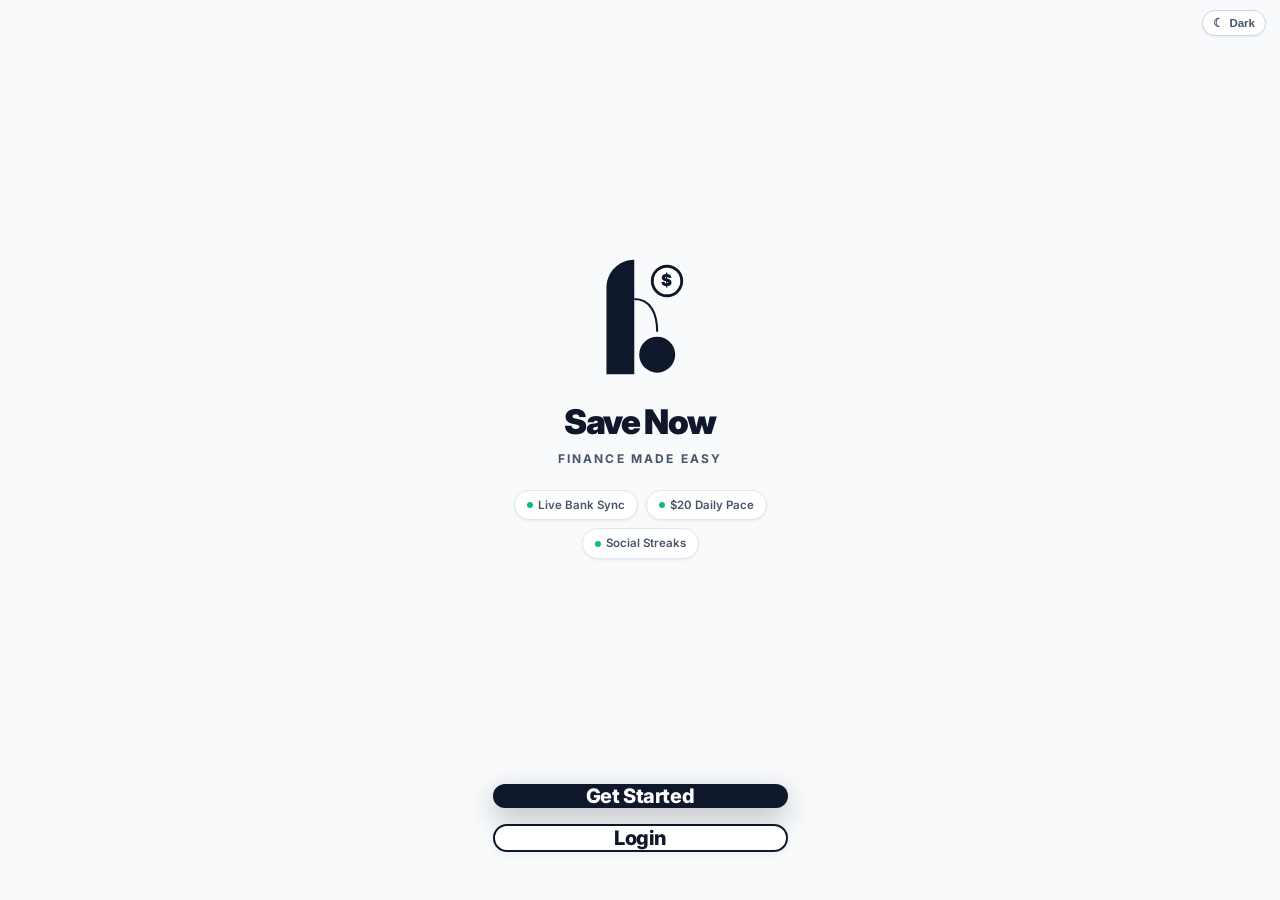
==== index.html @ 31ef336c "base files, the screens are currenly half broken" ====
<!DOCTYPE html>
<html lang="en">
<head>
  <meta charset="UTF-8">
  <meta name="viewport" content="width=device-width, initial-scale=1.0, maximum-scale=1.0, user-scalable=no, viewport-fit=cover">
  <title>Savenow — Finance Made Easy</title>
  <link rel="manifest" href="manifest.json">
  <meta name="theme-color" content="#0F172A">
  <meta name="apple-mobile-web-app-capable" content="yes">
  <meta name="apple-mobile-web-app-status-bar-style" content="default">
  
  <!-- Typography from Savenow Design System -->
  <link rel="preconnect" href="https://fonts.googleapis.com">
  <link rel="preconnect" href="https://fonts.gstatic.com" crossorigin>
  <link href="https://fonts.googleapis.com/css2?family=Inter:wght@400;500;600;700;800;900&family=JetBrains+Mono:wght@500;700&display=swap" rel="stylesheet">
  
  <!-- ==============================================================
       MAZE A/B TESTING & USABILITY TRACKING INTEGRATION
       Reads API key from localStorage or URL parameter (?mazeKey=...)
       ============================================================== -->
  <script>
    (function () {
      var params = new URLSearchParams(window.location.search);
      var urlKey = params.get('mazeKey');
      var storedKey = localStorage.getItem('savenow_maze_api_key');
      var mazeKey = urlKey || storedKey || 'YOUR_MAZE_API_KEY';

      // Save if provided via URL
      if (urlKey) {
        localStorage.setItem('savenow_maze_api_key', urlKey);
      }
      window.__MAZE_API_KEY__ = mazeKey;

      // Universal Maze Tracking Snippet
      (function (m, a, z, e) {
        var s, t, u, v;
        try { t = m.sessionStorage.getItem('maze-us'); } catch (err) {}
        if (!t) {
          t = new Date().getTime();
          try { m.sessionStorage.setItem('maze-us', t); } catch (err) {}
        }
        u = document.currentScript || (function () {
          var w = document.getElementsByTagName('script');
          return w[w.length - 1];
        })();
        v = u && u.nonce;
        s = a.createElement('script');
        s.src = z + '?apiKey=' + e;
        s.async = true;
        if (v) s.setAttribute('nonce', v);
        a.getElementsByTagName('head')[0].appendChild(s);
        m.mazeUniversalSnippetApiKey = e;
      })(window, document, 'https://snippet.maze.co/maze-universal-loader.js', mazeKey);
    })();
  </script>

  <!-- Design System Tokens & Base Component Styles -->
  <link rel="stylesheet" href="css/variables.css">
  <link rel="stylesheet" href="css/base.css">
  <link rel="stylesheet" href="css/components.css">

  <!-- Screen-specific modular CSS files -->
  <link rel="stylesheet" href="src/screens/onboarding/onboarding.css">
  <link rel="stylesheet" href="src/screens/setup-banks/setup-banks.css">
  <link rel="stylesheet" href="src/screens/setup-goal/setup-goal.css">
  <link rel="stylesheet" href="src/screens/setup-recurring/setup-recurring.css">
  <link rel="stylesheet" href="src/screens/setup-socials/setup-socials.css">
  <link rel="stylesheet" href="src/screens/home/home.css">
  <link rel="stylesheet" href="src/screens/insights/insights.css">
  <link rel="stylesheet" href="src/screens/social/social.css">
  <link rel="stylesheet" href="src/screens/settings/settings.css">
</head>
<body data-theme="light">

  <div id="app-viewport-wrapper">

    <!-- Mobile Edge-to-Edge Container -->
    <main class="mobile-app-root" id="mobile-app">

      <!-- Discrete Floating Theme Switcher -->
      <header class="app-micro-header">
        <button class="theme-micro-toggle" id="toggle-theme-btn" aria-label="Toggle theme">
          <span class="theme-icon">&#9790;</span>
          <span class="theme-label">Dark</span>
        </button>
      </header>

      <!-- Main Screens Viewport: Mounted dynamically by App.router -->
      <div class="screens-viewport" id="screens-viewport"></div>

      <!-- ==============================================================
           BOTTOM NAVIGATION BAR
           Tabs: Home · Insights · Add (+) · Social · Settings
           ============================================================== -->
      <nav class="bottom-nav-bar" id="app-bottom-nav">
        <!-- 1. Home -->
        <button class="nav-tab-btn active" data-tab="home" data-goto="screen-home" id="tab-btn-home">
          <svg class="nav-tab-icon" viewBox="0 0 24 24" fill="none" stroke="currentColor">
            <path d="M3 9l9-7 9 7v11a2 2 0 0 1-2 2H5a2 2 0 0 1-2-2z"/>
          </svg>
          <span>Home</span>
        </button>

        <!-- 2. Insights -->
        <button class="nav-tab-btn" data-tab="insights" data-goto="screen-insights" id="tab-btn-insights">
          <svg class="nav-tab-icon" viewBox="0 0 24 24" fill="none" stroke="currentColor">
            <line x1="18" y1="20" x2="18" y2="10"/>
            <line x1="12" y1="20" x2="12" y2="4"/>
            <line x1="6" y1="20" x2="6" y2="14"/>
          </svg>
          <span>Insights</span>
        </button>

        <!-- 3. Add Button (Elevated Center Circle) -->
        <button class="nav-tab-btn nav-center-add" id="nav-add-expense-btn" aria-label="Add transaction">
          <div class="nav-add-circle">
            <svg width="22" height="22" viewBox="0 0 24 24" fill="none" stroke="currentColor" stroke-width="2.8">
              <line x1="12" y1="5" x2="12" y2="19"/>
              <line x1="5" y1="12" x2="19" y2="12"/>
            </svg>
          </div>
          <span style="margin-top: 2px;">Add</span>
        </button>

        <!-- 4. Social -->
        <button class="nav-tab-btn" data-tab="social" data-goto="screen-social" id="tab-btn-social">
          <svg class="nav-tab-icon" viewBox="0 0 24 24" fill="none" stroke="currentColor">
            <path d="M17 21v-2a4 4 0 0 0-4-4H5a4 4 0 0 0-4 4v2"/>
            <circle cx="9" cy="7" r="4"/>
            <path d="M23 21v-2a4 4 0 0 0-3-3.87"/>
            <path d="M16 3.13a4 4 0 0 1 0 7.75"/>
          </svg>
          <span>Social</span>
        </button>

        <!-- 5. Settings -->
        <button class="nav-tab-btn" data-tab="settings" data-goto="screen-settings" id="tab-btn-settings">
          <svg class="nav-tab-icon" viewBox="0 0 24 24" fill="none" stroke="currentColor">
            <circle cx="12" cy="12" r="3"/>
            <path d="M19.4 15a1.65 1.65 0 0 0 .33 1.82l.06.06a2 2 0 0 1 0 2.83 2 2 0 0 1-2.83 0l-.06-.06a1.65 1.65 0 0 0-1.82-.33 1.65 1.65 0 0 0-1 1.51V21a2 2 0 0 1-2 2 2 2 0 0 1-2-2v-.09A1.65 1.65 0 0 0 9 19.4a1.65 1.65 0 0 0-1.82.33l-.06.06a2 2 0 0 1-2.83 0 2 2 0 0 1 0-2.83l.06-.06a1.65 1.65 0 0 0 .33-1.82 1.65 1.65 0 0 0-1.51-1H3a2 2 0 0 1-2-2 2 2 0 0 1 2-2h.09A1.65 1.65 0 0 0 4.6 9a1.65 1.65 0 0 0-.33-1.82l-.06-.06a2 2 0 0 1 0-2.83 2 2 0 0 1 2.83 0l.06.06a1.65 1.65 0 0 0 1.82.33H9a1.65 1.65 0 0 0 1-1.51V3a2 2 0 0 1 2-2 2 2 0 0 1 2 2v.09a1.65 1.65 0 0 0 1 1.51 1.65 1.65 0 0 0 1.82-.33l.06-.06a2 2 0 0 1 2.83 0 2 2 0 0 1 0 2.83l-.06.06a1.65 1.65 0 0 0-.33 1.82V9a1.65 1.65 0 0 0 1.51 1H21a2 2 0 0 1 2 2 2 2 0 0 1-2 2h-.09a1.65 1.65 0 0 0-1.51 1z"/>
          </svg>
          <span>Settings</span>
        </button>
      </nav>

      <!-- MODAL 1: BANK AUTH SPLASH (DBS Splash) -->
      <div class="bank-auth-splash" id="bank-auth-splash">
        <div class="bank-auth-banner">
          <div class="bank-auth-black-side">
            <svg width="24" height="24" viewBox="0 0 24 24" fill="none">
              <path d="M12 0L15.5 8.5L24 12L15.5 15.5L12 24L8.5 15.5L0 12L8.5 8.5L12 0Z" fill="#E11D48"/>
            </svg>
            <span>DBS</span>
          </div>
          <div class="bank-auth-gray-side">
            <span>Live more,</span>
            <span>Bank less</span>
          </div>
        </div>
        <div class="auth-spinner"></div>
        <div class="auth-status-text" id="bank-auth-status-text">Connecting to DBS Bank...</div>
      </div>

      <!-- MODAL 2: CATEGORY PICKER SHEET -->
      <div class="modal-overlay" id="category-modal">
        <div class="bottom-sheet">
          <div class="sheet-handle-bar"></div>
          <div class="sheet-title">Select Category</div>
          <div class="sheet-subtitle">Pick the category for this recurring charge</div>

          <div class="category-select-list">
            <div class="category-option-item" data-cat="MUSIC">
              <span>MUSIC</span>
              <span style="color: var(--sn-cat-shopping); font-size: 18px;">&#9835;</span>
            </div>
            <div class="category-option-item" data-cat="RENT">
              <span>RENT</span>
              <span style="color: var(--sn-cat-bills); font-size: 18px;">&#8962;</span>
            </div>
            <div class="category-option-item" data-cat="TV & STREAMING">
              <span>TV &amp; STREAMING</span>
              <span style="color: var(--sn-cat-food); font-size: 18px;">&#9654;</span>
            </div>
            <div class="category-option-item" data-cat="SUBSCRIPTIONS">
              <span>SUBSCRIPTIONS</span>
              <span style="color: var(--sn-cat-other); font-size: 18px;">&#8634;</span>
            </div>
            <div class="category-option-item" data-cat="UTILITIES">
              <span>UTILITIES</span>
              <span style="color: var(--sn-cat-transport); font-size: 18px;">&#9889;</span>
            </div>
            <div class="category-option-item" data-cat="GYM">
              <span>GYM</span>
              <span style="color: var(--sn-emerald-500); font-size: 18px;">&#9874;</span>
            </div>
            <div class="category-option-item" data-cat="OTHER">
              <span>OTHER</span>
              <span style="color: var(--sn-text-muted); font-size: 18px;">&bull;&bull;&bull;</span>
            </div>
          </div>
        </div>
      </div>

      <!-- MODAL 3: QUICK ADD TRANSACTION (Center Button) -->
      <div class="modal-overlay" id="add-expense-modal">
        <div class="bottom-sheet">
          <div class="sheet-handle-bar"></div>
          <div class="sheet-title">Add Transaction</div>
          <div class="sheet-subtitle">Log spending against your $20 daily limit</div>

          <div class="input-outline-box" style="margin-top: 12px;">
            <span class="input-outline-label">PURCHASE DESCRIPTION</span>
            <input type="text" class="input-outline-field" id="quick-exp-title" placeholder="e.g. Iced Latte, Lunch Bowl">
          </div>

          <div class="input-outline-box">
            <span class="input-outline-label">AMOUNT ($)</span>
            <input type="number" step="0.10" class="input-outline-field" id="quick-exp-amt" placeholder="4.50">
          </div>

          <div class="input-outline-box">
            <span class="input-outline-label">CATEGORY</span>
            <select class="input-outline-field" id="quick-exp-cat" style="background: transparent; border: none; outline: none; width: 100%;">
              <option value="food">Food &amp; Dining (34%)</option>
              <option value="transport">Transport (22%)</option>
              <option value="shopping">Shopping (20%)</option>
              <option value="bills">Bills &amp; Subscriptions (14%)</option>
              <option value="other">Other (10%)</option>
            </select>
          </div>

          <button class="btn btn-primary" id="confirm-add-expense-btn" style="width: 100%; height: 50px; margin-top: 10px; font-size: 16px;">Record Expense</button>
        </div>
      </div>

      <!-- Toast Notice -->
      <div class="toast-notice" id="app-toast"></div>

    </main><!-- /.mobile-app-root -->

  </div><!-- /#app-viewport-wrapper -->

  <!-- Core Architecture (State, Router, Maze A/B Testing) -->
  <script src="src/core/state.js"></script>
  <script src="src/core/router.js"></script>
  <script src="src/core/maze.js"></script>

  <!-- Modular Screens (Independently editable by teammates) -->
  <script src="src/screens/onboarding/onboarding.js"></script>
  <script src="src/screens/setup-banks/setup-banks.js"></script>
  <script src="src/screens/setup-goal/setup-goal.js"></script>
  <script src="src/screens/setup-recurring/setup-recurring.js"></script>
  <script src="src/screens/setup-socials/setup-socials.js"></script>
  <script src="src/screens/home/home.js"></script>
  <script src="src/screens/insights/insights.js"></script>
  <script src="src/screens/social/social.js"></script>
  <script src="src/screens/settings/settings.js"></script>

  <!-- App Bootstrap -->
  <script src="src/main.js"></script>
</body>
</html>
---- css/variables.css ----
/**
 * Savenow Design System — Variables & Tokens
 * Sourced directly from Savenow-High-Fidelity-Color-Palette.html
 */

:root {
  /* Brand Core */
  --sn-obsidian-950: #0B0F19;
  --sn-obsidian-900: #0F172A;
  --sn-obsidian-800: #1E293B;
  --sn-obsidian-700: #334155;
  --sn-emerald-600: #059669;
  --sn-emerald-500: #10B981;
  --sn-emerald-400: #34D399;
  --sn-emerald-100: #D1FAE5;
  --sn-emerald-50:  #ECFDF5;

  /* Surfaces & Neutrals */
  --sn-bg-canvas: #F8FAFC;
  --sn-bg-card: #FFFFFF;
  --sn-bg-subtle: #F1F5F9;
  --sn-border-hairline: #E2E8F0;
  --sn-border-strong: #CBD5E1;
  --sn-text-primary: #0F172A;
  --sn-text-secondary: #475569;
  --sn-text-muted: #94A3B8;

  /* Semantic Budget States */
  --sn-amber-600: #D97706;
  --sn-amber-500: #F59E0B;
  --sn-amber-100: #FEF3C7;
  --sn-amber-50:  #FFFBEB;

  --sn-rose-600: #E11D48;
  --sn-rose-500: #F43F5E;
  --sn-rose-100: #FFE4E6;
  --sn-rose-50:  #FFF1F2;

  --sn-indigo-600: #4F46E5;
  --sn-indigo-500: #6366F1;
  --sn-indigo-100: #E0E7FF;
  --sn-indigo-50:  #EEF2FF;

  /* Streak / Gamification */
  --sn-streak-600: #EA580C;
  --sn-streak-500: #F97316;
  --sn-streak-100: #FFEDD5;
  --sn-streak-50:  #FFF7ED;

  /* 5-Category Visualization Palette */
  --sn-cat-food: #F97316;
  --sn-cat-transport: #0EA5E9;
  --sn-cat-shopping: #8B5CF6;
  --sn-cat-bills: #6366F1;
  --sn-cat-other: #14B8A6;

  /* Dimensions & Elevation */
  --radius-xl: 24px;
  --radius-lg: 16px;
  --radius-md: 12px;
  --radius-pill: 9999px;
  --shadow-sm: 0 1px 3px rgba(15, 23, 42, 0.05), 0 1px 2px rgba(15, 23, 42, 0.03);
  --shadow-md: 0 10px 25px -5px rgba(15, 23, 42, 0.06), 0 8px 10px -6px rgba(15, 23, 42, 0.04);
  --shadow-lg: 0 20px 35px -10px rgba(15, 23, 42, 0.10);
  --shadow-float: 0 12px 30px -4px rgba(15, 23, 42, 0.15);

  --font-sans: 'Inter', -apple-system, BlinkMacSystemFont, "SF Pro Display", "SF Pro Text", sans-serif;
  --font-mono: 'JetBrains Mono', SFMono-Regular, Menlo, Monaco, Consolas, monospace;
}

/* Dark Mode Tokens */
[data-theme="dark"] {
  --sn-bg-canvas: #0B0F19;
  --sn-bg-card: #111827;
  --sn-bg-subtle: #1E293B;
  --sn-border-hairline: #1F2937;
  --sn-border-strong: #334155;
  --sn-text-primary: #F8FAFC;
  --sn-text-secondary: #94A3B8;
  --sn-text-muted: #64748B;
  --sn-emerald-50: rgba(16, 185, 129, 0.14);
  --sn-emerald-100: rgba(16, 185, 129, 0.28);
  --sn-amber-50: rgba(245, 158, 11, 0.14);
  --sn-amber-100: rgba(245, 158, 11, 0.28);
  --sn-rose-50: rgba(244, 63, 94, 0.14);
  --sn-rose-100: rgba(244, 63, 94, 0.28);
  --sn-streak-50: rgba(249, 115, 22, 0.14);
  --sn-streak-100: rgba(249, 115, 22, 0.28);
  --shadow-sm: 0 1px 3px rgba(0, 0, 0, 0.4);
  --shadow-md: 0 10px 25px -5px rgba(0, 0, 0, 0.5);
  --shadow-lg: 0 20px 35px -10px rgba(0, 0, 0, 0.65);
}
---- css/base.css ----
/**
 * Savenow Base Stylesheet
 * Reset, Edge-to-edge mobile viewport, typography, and screen transitions
 */

*, *::before, *::after {
  box-sizing: border-box;
  margin: 0;
  padding: 0;
  -webkit-tap-highlight-color: transparent;
}

html, body {
  width: 100%;
  height: 100%;
  font-family: var(--font-sans);
  background-color: var(--sn-bg-canvas);
  color: var(--sn-text-primary);
  line-height: 1.45;
  -webkit-font-smoothing: antialiased;
  -moz-osx-font-smoothing: grayscale;
  overflow: hidden;
  user-select: none;
  -webkit-user-select: none;
}

#app-viewport-wrapper {
  width: 100%;
  height: 100dvh;
  display: flex;
  background-color: var(--sn-bg-canvas);
  position: relative;
  overflow: hidden;
}

.mobile-app-root {
  width: 100%;
  height: 100dvh;
  background-color: var(--sn-bg-canvas);
  position: relative;
  display: flex;
  flex-direction: column;
  overflow: hidden;
}

.app-micro-header {
  position: absolute;
  top: 10px;
  right: 14px;
  z-index: 90;
  pointer-events: auto;
}

.theme-micro-toggle {
  background: var(--sn-bg-card);
  border: 1px solid var(--sn-border-strong);
  color: var(--sn-text-secondary);
  font-size: 11.5px;
  font-weight: 700;
  padding: 5px 10px;
  border-radius: var(--radius-pill);
  cursor: pointer;
  display: inline-flex;
  align-items: center;
  gap: 5px;
  box-shadow: var(--shadow-sm);
  transition: all 0.16s ease;
}

.theme-micro-toggle:hover {
  color: var(--sn-text-primary);
  border-color: var(--sn-obsidian-900);
}

.theme-micro-toggle:active {
  transform: scale(0.95);
}

.screens-viewport {
  flex: 1;
  position: relative;
  overflow: hidden;
  display: flex;
  flex-direction: column;
  height: 100%;
}

.screen {
  position: absolute;
  top: 0;
  left: 0;
  width: 100%;
  height: 100%;
  display: flex;
  flex-direction: column;
  opacity: 0;
  pointer-events: none;
  transform: translateX(25px);
  transition: opacity 0.22s cubic-bezier(0.16, 1, 0.3, 1), transform 0.22s cubic-bezier(0.16, 1, 0.3, 1);
  background-color: var(--sn-bg-canvas);
}

.screen.active {
  opacity: 1;
  pointer-events: auto;
  transform: translateX(0);
}

.screen.sliding-back {
  transform: translateX(-25px);
}

.app-tab-screen {
  padding: 16px 18px 84px;
  overflow-y: auto;
  overflow-x: hidden;
  -webkit-overflow-scrolling: touch;
}

.app-tab-screen::-webkit-scrollbar {
  display: none;
}

.tab-page-title {
  font-size: 28px;
  font-weight: 800;
  letter-spacing: -0.04em;
  color: var(--sn-text-primary);
  margin-top: 4px;
  margin-bottom: 2px;
}

.tab-page-subtitle {
  font-size: 13.5px;
  color: var(--sn-text-secondary);
  margin-bottom: 18px;
  font-weight: 500;
}

.date-period-pill {
  padding: 5px 12px;
  border-radius: var(--radius-pill);
  background: var(--sn-bg-card);
  border: 1.5px solid var(--sn-obsidian-900);
  font-size: 11.5px;
  font-weight: 800;
  letter-spacing: 0.04em;
}

[data-theme="dark"] .date-period-pill {
  border-color: #475569;
}

.screen-scrollable-body {
  flex: 1;
  overflow-y: auto;
  overflow-x: hidden;
  -webkit-overflow-scrolling: touch;
  padding: 18px 20px 12px;
}

.screen-scrollable-body::-webkit-scrollbar {
  display: none;
}

.screen-footer-actions {
  display: flex;
  align-items: center;
  gap: 12px;
  width: 100%;
  padding: 12px 20px max(18px, env(safe-area-inset-bottom, 16px));
  background: var(--sn-bg-canvas);
  border-top: 1px solid var(--sn-border-hairline);
  flex-shrink: 0;
  z-index: 40;
}
---- css/components.css ----
/**
 * Savenow Components Stylesheet
 * Buttons, Inputs, Steppers, Fixed Bottom Nav Bar, Modals, Toasts
 */

/* Standard Buttons */
.btn {
  height: 48px;
  border-radius: var(--radius-lg);
  font-family: inherit;
  font-size: 15px;
  font-weight: 700;
  letter-spacing: -0.01em;
  border: 1.5px solid transparent;
  cursor: pointer;
  display: inline-flex;
  align-items: center;
  justify-content: center;
  gap: 8px;
  transition: all 0.16s cubic-bezier(0.16, 1, 0.3, 1);
  text-decoration: none;
  flex: 1;
}

.btn:active {
  transform: scale(0.975);
}

.btn-primary {
  background-color: var(--sn-obsidian-900);
  color: #FFFFFF;
  box-shadow: 0 4px 14px rgba(15, 23, 42, 0.15);
}

[data-theme="dark"] .btn-primary {
  background-color: #FFFFFF;
  color: #0B0F19;
}

.btn-outline {
  background-color: var(--sn-bg-card);
  border-color: var(--sn-border-strong);
  color: var(--sn-text-primary);
}

.btn-outline:hover {
  background-color: var(--sn-bg-subtle);
}

.btn-emerald {
  background-color: var(--sn-emerald-500);
  color: #0B0F19;
  box-shadow: 0 4px 14px rgba(16, 185, 129, 0.25);
}

/* Stepper */
.step-stepper {
  display: flex;
  align-items: center;
  justify-content: center;
  gap: 6px;
  margin-top: 6px;
  margin-bottom: 12px;
}

.step-dot {
  width: 22px;
  height: 4px;
  border-radius: var(--radius-pill);
  background: var(--sn-border-hairline);
  transition: all 0.25s ease;
}

.step-dot.active {
  width: 32px;
  background: var(--sn-emerald-500);
}

.step-dot.done {
  background: var(--sn-obsidian-900);
}

[data-theme="dark"] .step-dot.done {
  background: #FFFFFF;
}

.setup-header-group {
  text-align: center;
  margin-bottom: 18px;
}

.setup-eyebrow {
  font-size: 11px;
  font-weight: 800;
  letter-spacing: 0.12em;
  text-transform: uppercase;
  color: var(--sn-text-muted);
  margin-bottom: 6px;
}

.setup-title {
  font-size: 22px;
  font-weight: 800;
  letter-spacing: -0.03em;
  color: var(--sn-text-primary);
  margin-bottom: 4px;
  line-height: 1.2;
}

.setup-subtitle {
  font-size: 13px;
  color: var(--sn-text-secondary);
  font-weight: 500;
  line-height: 1.4;
}

/* Form Inputs */
.form-section-title {
  font-size: 11px;
  font-weight: 800;
  letter-spacing: 0.08em;
  text-transform: uppercase;
  color: var(--sn-text-muted);
  margin-top: 14px;
  margin-bottom: 8px;
}

.input-outline-box {
  position: relative;
  background: var(--sn-bg-card);
  border: 1.5px solid var(--sn-border-strong);
  border-radius: var(--radius-md);
  padding: 8px 12px;
  margin-bottom: 10px;
  transition: border-color 0.16s ease, box-shadow 0.16s ease;
}

.input-outline-box:focus-within {
  border-color: var(--sn-obsidian-900);
  box-shadow: 0 0 0 3px rgba(15, 23, 42, 0.08);
}

[data-theme="dark"] .input-outline-box:focus-within {
  border-color: var(--sn-emerald-400);
  box-shadow: 0 0 0 3px rgba(16, 185, 129, 0.2);
}

.input-outline-label {
  position: absolute;
  top: -8px;
  left: 10px;
  background: var(--sn-bg-card);
  padding: 0 6px;
  font-size: 10px;
  font-weight: 800;
  letter-spacing: 0.06em;
  text-transform: uppercase;
  color: var(--sn-text-secondary);
  border-radius: 4px;
}

.input-outline-field {
  width: 100%;
  border: none;
  outline: none;
  background: transparent;
  font-family: inherit;
  font-size: 15.5px;
  font-weight: 700;
  color: var(--sn-text-primary);
}

.form-grid-2 {
  display: grid;
  grid-template-columns: 1fr 1fr;
  gap: 10px;
}

.budget-row-item {
  display: flex;
  align-items: center;
  justify-content: space-between;
  gap: 12px;
  margin-bottom: 8px;
}

.budget-row-item .input-outline-box {
  width: 125px;
  margin-bottom: 0;
  flex-shrink: 0;
}

.budget-desc-text {
  font-size: 12.5px;
  color: var(--sn-text-secondary);
  font-weight: 500;
}

/* ==========================================================================
   BOTTOM NAVIGATION BAR: ACTIVE ACROSS ALL MAIN TABS
   ========================================================================== */
.bottom-nav-bar {
  display: none;
  position: absolute;
  bottom: 0;
  left: 0;
  width: 100%;
  height: 68px;
  background: var(--sn-bg-card);
  border-top: 1px solid var(--sn-border-hairline);
  align-items: center;
  justify-content: space-around;
  padding: 0 8px max(8px, env(safe-area-inset-bottom, 8px));
  z-index: 60;
  box-shadow: 0 -4px 16px rgba(15, 23, 42, 0.04);
}

.nav-tab-btn {
  display: flex;
  flex-direction: column;
  align-items: center;
  justify-content: center;
  gap: 3px;
  background: none;
  border: none;
  cursor: pointer;
  color: var(--sn-text-muted);
  font-size: 10.5px;
  font-weight: 700;
  padding: 4px 10px;
  border-radius: var(--radius-md);
  position: relative;
  transition: all 0.16s ease;
}

.nav-tab-btn:active {
  transform: scale(0.92);
}

.nav-tab-btn.active {
  color: var(--sn-text-primary);
}

.nav-tab-btn.active::after {
  content: "";
  position: absolute;
  bottom: -2px;
  width: 16px;
  height: 2.5px;
  border-radius: var(--radius-pill);
  background: var(--sn-obsidian-900);
}

[data-theme="dark"] .nav-tab-btn.active::after {
  background: #FFFFFF;
}

.nav-tab-icon {
  width: 20px;
  height: 20px;
  stroke-width: 2.2;
}

.nav-center-add {
  transform: translateY(-5px);
}

.nav-add-circle {
  width: 44px;
  height: 44px;
  border-radius: 50%;
  background: var(--sn-obsidian-900);
  color: #FFFFFF;
  display: flex;
  align-items: center;
  justify-content: center;
  box-shadow: var(--shadow-md);
  border: 2px solid var(--sn-bg-card);
  transition: all 0.16s ease;
}

[data-theme="dark"] .nav-add-circle {
  background: var(--sn-emerald-500);
  color: #0B0F19;
}

.nav-center-add:active .nav-add-circle {
  transform: scale(0.92);
}

/* Modals & Bottom Sheets */
.modal-overlay {
  position: absolute;
  top: 0;
  left: 0;
  width: 100%;
  height: 100%;
  background: rgba(11, 15, 25, 0.65);
  backdrop-filter: blur(4px);
  -webkit-backdrop-filter: blur(4px);
  z-index: 100;
  display: flex;
  align-items: flex-end;
  opacity: 0;
  pointer-events: none;
  transition: opacity 0.22s ease;
}

.modal-overlay.open {
  opacity: 1;
  pointer-events: auto;
}

.bottom-sheet {
  width: 100%;
  background: var(--sn-bg-card);
  border-radius: 24px 24px 0 0;
  padding: 16px 20px max(24px, env(safe-area-inset-bottom, 20px));
  box-shadow: var(--shadow-float);
  transform: translateY(100%);
  transition: transform 0.25s cubic-bezier(0.16, 1, 0.3, 1);
  max-height: 80%;
  overflow-y: auto;
}

.modal-overlay.open .bottom-sheet {
  transform: translateY(0);
}

.sheet-handle-bar {
  width: 36px;
  height: 4px;
  border-radius: var(--radius-pill);
  background: var(--sn-border-strong);
  margin: 0 auto 16px;
}

.sheet-title {
  font-size: 18px;
  font-weight: 800;
  color: var(--sn-text-primary);
  margin-bottom: 4px;
}

.sheet-subtitle {
  font-size: 12.5px;
  color: var(--sn-text-secondary);
  margin-bottom: 16px;
}

.toast-notice {
  position: absolute;
  bottom: 80px;
  left: 50%;
  transform: translateX(-50%) translateY(20px);
  background: var(--sn-obsidian-900);
  color: #FFFFFF;
  padding: 8px 16px;
  border-radius: var(--radius-pill);
  font-size: 12px;
  font-weight: 700;
  box-shadow: var(--shadow-lg);
  border: 1px solid rgba(255, 255, 255, 0.15);
  display: flex;
  align-items: center;
  gap: 6px;
  opacity: 0;
  pointer-events: none;
  transition: all 0.2s cubic-bezier(0.16, 1, 0.3, 1);
  z-index: 150;
  white-space: nowrap;
}

.toast-notice.show {
  opacity: 1;
  transform: translateX(-50%) translateY(0);
}
---- src/screens/onboarding/onboarding.css ----
/**
 * Screen: Onboarding Stylesheet
 * Large, easy-to-tap, centered hero buttons
 */

.onboarding-screen {
  justify-content: space-between;
  align-items: center;
  padding: 34px 22px max(24px, env(safe-area-inset-bottom, 20px));
  overflow: hidden;
}

.onboarding-content-wrap {
  flex: 1;
  display: flex;
  flex-direction: column;
  align-items: center;
  justify-content: center;
  text-align: center;
}

.brand-monogram-container {
  margin-bottom: 22px;
  display: flex;
  align-items: center;
  justify-content: center;
  color: var(--sn-obsidian-900);
}

[data-theme="dark"] .brand-monogram-container {
  color: #FFFFFF;
}

.onboarding-title {
  font-size: 34px;
  font-weight: 900;
  letter-spacing: -0.04em;
  color: var(--sn-text-primary);
  margin-bottom: 4px;
}

.onboarding-tagline {
  font-size: 12px;
  font-weight: 700;
  letter-spacing: 0.18em;
  text-transform: uppercase;
  color: var(--sn-text-secondary);
}

.onboarding-pills {
  display: flex;
  flex-wrap: wrap;
  justify-content: center;
  gap: 8px;
  margin-top: 22px;
  max-width: 320px;
}

.onboarding-chip {
  background: var(--sn-bg-card);
  border: 1px solid var(--sn-border-hairline);
  padding: 6px 12px;
  border-radius: var(--radius-pill);
  font-size: 11.5px;
  font-weight: 600;
  color: var(--sn-text-secondary);
  box-shadow: var(--shadow-sm);
  display: inline-flex;
  align-items: center;
  gap: 5px;
}

.onboarding-chip-dot {
  width: 6px;
  height: 6px;
  border-radius: 50%;
  background: var(--sn-emerald-500);
}

/* Extra-Large, Non-Wide Hero Buttons */
.onboarding-bottom-actions {
  display: flex;
  flex-direction: column;
  gap: 16px;
  width: 100%;
  max-width: 295px;
  margin: auto auto 24px;
  padding: 0;
}

.btn-hero {
  height: 68px;
  border-radius: 20px;
  font-size: 20px;
  font-weight: 800;
  letter-spacing: -0.02em;
  cursor: pointer;
  display: flex;
  align-items: center;
  justify-content: center;
  transition: transform 0.15s cubic-bezier(0.16, 1, 0.3, 1), box-shadow 0.15s ease;
  text-decoration: none;
  width: 100%;
}

.btn-hero:active {
  transform: scale(0.96);
}

.btn-hero-primary {
  background-color: var(--sn-obsidian-900);
  color: #FFFFFF;
  border: none;
  box-shadow: 0 10px 28px rgba(15, 23, 42, 0.28);
}

[data-theme="dark"] .btn-hero-primary {
  background-color: #FFFFFF;
  color: #0B0F19;
}

.btn-hero-outline {
  background-color: var(--sn-bg-card);
  border: 2.5px solid var(--sn-obsidian-900);
  color: var(--sn-text-primary);
  box-shadow: 0 2px 8px rgba(15, 23, 42, 0.06);
}

[data-theme="dark"] .btn-hero-outline {
  border-color: #475569;
}
---- src/screens/setup-banks/setup-banks.css ----
/**
 * Screen: Setup Step 1 — Bank Connections Stylesheet
 */

.bank-cards-list {
  display: flex;
  flex-direction: column;
  gap: 10px;
}

.bank-item-card {
  background: var(--sn-bg-card);
  border: 1.5px solid var(--sn-border-hairline);
  border-radius: var(--radius-lg);
  padding: 12px 16px;
  display: flex;
  align-items: center;
  justify-content: space-between;
  box-shadow: var(--shadow-sm);
  transition: all 0.2s ease;
}

.bank-item-card.connected {
  border-color: var(--sn-emerald-500);
  background: var(--sn-emerald-50);
}

[data-theme="dark"] .bank-item-card.connected {
  background: rgba(16, 185, 129, 0.08);
}

.bank-logo-wrap {
  display: flex;
  align-items: center;
  gap: 12px;
}

.bank-logo-svg {
  height: 28px;
  max-width: 125px;
  object-fit: contain;
}

.btn-bank-connect {
  height: 36px;
  padding: 0 14px;
  border-radius: var(--radius-md);
  font-size: 12.5px;
  font-weight: 700;
  letter-spacing: 0.04em;
  text-transform: uppercase;
  border: 1.5px solid var(--sn-obsidian-900);
  background: transparent;
  color: var(--sn-text-primary);
  cursor: pointer;
  display: inline-flex;
  align-items: center;
  gap: 6px;
  transition: all 0.16s ease;
}

[data-theme="dark"] .btn-bank-connect {
  border-color: #CBD5E1;
}

.btn-bank-connect:active {
  transform: scale(0.96);
}

.btn-bank-connect.connected {
  background-color: var(--sn-obsidian-900);
  border-color: var(--sn-obsidian-900);
  color: #FFFFFF;
}

[data-theme="dark"] .btn-bank-connect.connected {
  background-color: var(--sn-emerald-500);
  border-color: var(--sn-emerald-500);
  color: #0B0F19;
}

.bank-auth-splash {
  position: absolute;
  top: 0;
  left: 0;
  width: 100%;
  height: 100%;
  background: #FFFFFF;
  z-index: 120;
  display: flex;
  flex-direction: column;
  align-items: center;
  justify-content: center;
  padding: 24px;
  opacity: 0;
  pointer-events: none;
  transition: opacity 0.22s ease;
}

.bank-auth-splash.open {
  opacity: 1;
  pointer-events: auto;
}

.bank-auth-banner {
  display: flex;
  align-items: stretch;
  box-shadow: var(--shadow-lg);
  border-radius: 8px;
  overflow: hidden;
  margin-bottom: 28px;
}

.bank-auth-black-side {
  background: #000000;
  color: #FFFFFF;
  padding: 16px 20px;
  display: flex;
  align-items: center;
  gap: 10px;
  font-size: 20px;
  font-weight: 800;
}

.bank-auth-gray-side {
  background: #64748B;
  color: #FFFFFF;
  padding: 16px 20px;
  display: flex;
  flex-direction: column;
  justify-content: center;
  font-size: 13px;
  font-weight: 600;
  line-height: 1.25;
}

.auth-spinner {
  width: 34px;
  height: 34px;
  border: 3.5px solid #E2E8F0;
  border-top-color: #0F172A;
  border-radius: 50%;
  animation: spin 0.8s linear infinite;
  margin-bottom: 14px;
}

@keyframes spin {
  to { transform: rotate(360deg); }
}

.auth-status-text {
  font-size: 13.5px;
  font-weight: 700;
  color: #0F172A;
}
---- src/screens/setup-goal/setup-goal.css ----
/**
 * Screen: Setup Step 2 — Goal & Budget Stylesheet
 */

/* Scoped layout rules for goal & budget inputs */
#screen-setup-2 .form-section-title {
  margin-top: 14px;
}
---- src/screens/setup-recurring/setup-recurring.css ----
/**
 * Screen: Setup Step 3 — Recurring Expenses Stylesheet
 */

.recurring-day-calendar-row {
  display: flex;
  align-items: center;
  gap: 8px;
  margin-bottom: 10px;
}

.recurring-day-box {
  width: 76px;
  margin-bottom: 0;
}

.day-helper-text {
  font-size: 12.5px;
  font-weight: 600;
  color: var(--sn-text-secondary);
  white-space: nowrap;
}

.recurring-cal-box {
  flex: 1;
  margin-bottom: 0;
}

.category-dropdown-trigger {
  display: flex;
  align-items: center;
  justify-content: space-between;
  cursor: pointer;
  height: 24px;
}

.category-dropdown-value {
  font-size: 14.5px;
  font-weight: 700;
  color: var(--sn-text-primary);
}

.expense-list-container {
  background: var(--sn-bg-card);
  border: 1.5px solid var(--sn-border-strong);
  border-radius: var(--radius-lg);
  padding: 14px;
  position: relative;
  min-height: 140px;
  margin-top: 12px;
  margin-bottom: 10px;
  display: flex;
  flex-direction: column;
}

.expense-list-container-label {
  position: absolute;
  top: -8px;
  left: 12px;
  background: var(--sn-bg-card);
  padding: 0 6px;
  font-size: 10px;
  font-weight: 800;
  letter-spacing: 0.08em;
  text-transform: uppercase;
  color: var(--sn-text-secondary);
}

.empty-expense-state {
  flex: 1;
  display: flex;
  flex-direction: column;
  align-items: center;
  justify-content: center;
  text-align: center;
  padding: 20px 10px;
}

.empty-expense-title {
  font-size: 12px;
  font-weight: 800;
  letter-spacing: 0.04em;
  text-transform: uppercase;
  color: var(--sn-text-primary);
  margin-bottom: 4px;
}

.empty-expense-subtitle {
  font-size: 11px;
  font-weight: 600;
  letter-spacing: 0.04em;
  text-transform: uppercase;
  color: var(--sn-text-muted);
}

.recurring-expense-card {
  border-bottom: 1.5px solid var(--sn-border-hairline);
  padding-bottom: 10px;
  margin-bottom: 10px;
}

.recurring-expense-card:last-child {
  border-bottom: none;
  margin-bottom: 0;
  padding-bottom: 0;
}

.recurring-main-row {
  display: flex;
  align-items: flex-start;
  justify-content: space-between;
}

.rec-title {
  font-size: 14.5px;
  font-weight: 800;
  text-transform: uppercase;
  letter-spacing: 0.02em;
  color: var(--sn-text-primary);
}

.rec-cat {
  font-size: 10.5px;
  font-weight: 700;
  letter-spacing: 0.04em;
  text-transform: uppercase;
  color: var(--sn-text-muted);
}

.rec-amount {
  font-size: 15.5px;
  font-weight: 800;
  color: var(--sn-text-primary);
  text-align: right;
}

.rec-freq {
  font-size: 10.5px;
  font-weight: 700;
  color: var(--sn-text-secondary);
  text-align: right;
  text-transform: uppercase;
}

.rec-actions-row {
  display: flex;
  justify-content: flex-end;
  gap: 12px;
  margin-top: 4px;
}

.rec-action-link {
  font-size: 12px;
  font-weight: 700;
  color: var(--sn-text-primary);
  background: none;
  border: none;
  cursor: pointer;
  padding: 3px 6px;
  border-radius: 4px;
}

.rec-action-link.remove {
  color: var(--sn-rose-600);
}

.swipe-hint-text {
  text-align: center;
  font-size: 10.5px;
  font-weight: 700;
  letter-spacing: 0.06em;
  text-transform: uppercase;
  color: var(--sn-text-muted);
  margin-bottom: 6px;
}

.category-select-list {
  display: flex;
  flex-direction: column;
  gap: 8px;
}

.category-option-item {
  display: flex;
  align-items: center;
  justify-content: space-between;
  padding: 12px 14px;
  border-radius: var(--radius-md);
  border: 1px solid var(--sn-border-hairline);
  background: var(--sn-bg-card);
  cursor: pointer;
  font-size: 13.5px;
  font-weight: 700;
  color: var(--sn-text-primary);
}
---- src/screens/setup-socials/setup-socials.css ----
/**
 * Screen: Setup Step 4 — Add Socials Stylesheet
 */

.social-action-buttons {
  display: flex;
  flex-direction: column;
  gap: 10px;
  margin-top: 14px;
}

.social-action-btn {
  height: 48px;
  border-radius: var(--radius-lg);
  border: 1.5px solid var(--sn-obsidian-900);
  background: var(--sn-bg-card);
  color: var(--sn-text-primary);
  font-size: 13.5px;
  font-weight: 800;
  letter-spacing: 0.06em;
  text-transform: uppercase;
  cursor: pointer;
  display: flex;
  align-items: center;
  justify-content: center;
  gap: 8px;
  box-shadow: var(--shadow-sm);
  transition: all 0.16s ease;
}

[data-theme="dark"] .social-action-btn {
  border-color: #475569;
}

.social-action-btn:hover {
  border-color: var(--sn-emerald-500);
}

.social-split-row {
  display: grid;
  grid-template-columns: 1fr 1fr;
  gap: 10px;
}

.social-active-list {
  margin-top: 10px;
  display: flex;
  flex-direction: column;
  gap: 8px;
}

.social-member-chip {
  display: flex;
  align-items: center;
  justify-content: space-between;
  background: var(--sn-bg-card);
  border: 1px solid var(--sn-border-hairline);
  padding: 10px 12px;
  border-radius: var(--radius-md);
  box-shadow: var(--shadow-sm);
}

.member-left {
  display: flex;
  align-items: center;
  gap: 10px;
}

.member-avatar {
  width: 30px;
  height: 30px;
  border-radius: 50%;
  background: var(--sn-streak-100);
  color: var(--sn-streak-600);
  font-weight: 800;
  font-size: 11px;
  display: flex;
  align-items: center;
  justify-content: center;
}
---- src/screens/home/home.css ----
/**
 * Screen: Tab 1 — Home Stylesheet
 * Circular Budget Gauge, Streak Header, Nudge Banner, Saved Metric, Latest Expense Feed
 */

.home-topbar {
  display: flex;
  align-items: center;
  justify-content: space-between;
  margin-bottom: 12px;
}

.home-brand-title {
  font-size: 26px;
  font-weight: 800;
  letter-spacing: -0.04em;
  color: var(--sn-text-primary);
  display: flex;
  align-items: center;
  gap: 6px;
}

.home-streak-pill {
  display: inline-flex;
  align-items: center;
  gap: 6px;
  padding: 6px 12px;
  border-radius: var(--radius-pill);
  background: var(--sn-bg-card);
  border: 1.5px solid var(--sn-obsidian-900);
  font-size: 11px;
  font-weight: 800;
  letter-spacing: 0.04em;
  text-transform: uppercase;
  color: var(--sn-text-primary);
  cursor: pointer;
}

[data-theme="dark"] .home-streak-pill {
  border-color: #475569;
}

.simulator-strip {
  background: rgba(15, 23, 42, 0.92);
  backdrop-filter: blur(12px);
  -webkit-backdrop-filter: blur(12px);
  border: 1px solid rgba(255, 255, 255, 0.15);
  border-radius: var(--radius-pill);
  padding: 5px 10px;
  display: flex;
  align-items: center;
  justify-content: space-between;
  box-shadow: var(--shadow-sm);
  color: #FFFFFF;
  margin-bottom: 12px;
}

.simulator-pills-row {
  display: flex;
  gap: 4px;
}

.sim-pill {
  border: none;
  background: rgba(255, 255, 255, 0.12);
  color: #E2E8F0;
  padding: 4px 8px;
  border-radius: var(--radius-pill);
  font-size: 10px;
  font-weight: 700;
  cursor: pointer;
  transition: all 0.15s ease;
}

.sim-pill.active {
  background: var(--sn-emerald-500);
  color: #0B0F19;
}

.sim-pill.amber.active {
  background: var(--sn-amber-500);
  color: #0B0F19;
}

.sim-pill.rose.active {
  background: var(--sn-rose-500);
  color: #FFFFFF;
}

.hero-ring-wrapper {
  display: flex;
  flex-direction: column;
  align-items: center;
  justify-content: center;
  margin: 6px 0 14px;
  position: relative;
}

.ring-svg-container {
  width: 216px;
  height: 216px;
  position: relative;
  display: flex;
  align-items: center;
  justify-content: center;
}

.ring-svg {
  transform: rotate(-90deg);
  width: 100%;
  height: 100%;
}

.ring-bg-track {
  fill: none;
  stroke: var(--sn-bg-subtle);
  stroke-width: 13;
}

.ring-fill-bar {
  fill: none;
  stroke: var(--sn-emerald-500);
  stroke-width: 13;
  stroke-linecap: round;
  transition: stroke-dashoffset 0.6s cubic-bezier(0.16, 1, 0.3, 1), stroke 0.3s ease;
}

.ring-center-content {
  position: absolute;
  top: 0;
  left: 0;
  width: 100%;
  height: 100%;
  display: flex;
  flex-direction: column;
  align-items: center;
  justify-content: center;
  text-align: center;
  padding: 16px;
}

.ring-eyebrow {
  font-size: 10px;
  font-weight: 800;
  letter-spacing: 0.1em;
  text-transform: uppercase;
  color: var(--sn-text-muted);
  margin-bottom: 2px;
}

.ring-big-num {
  font-size: 38px;
  font-weight: 800;
  letter-spacing: -0.04em;
  color: var(--sn-text-primary);
  line-height: 1.05;
}

.ring-diff-sub {
  font-size: 12px;
  font-weight: 600;
  color: var(--sn-text-secondary);
  margin-top: 4px;
}

.nudge-pill-banner {
  background: var(--sn-amber-50);
  border: 1.5px solid var(--sn-obsidian-900);
  border-radius: var(--radius-pill);
  padding: 10px 16px;
  display: flex;
  align-items: center;
  justify-content: space-between;
  cursor: pointer;
  box-shadow: var(--shadow-sm);
  margin-bottom: 14px;
}

[data-theme="dark"] .nudge-pill-banner {
  background: rgba(245, 158, 11, 0.14);
  border-color: rgba(245, 158, 11, 0.4);
}

.nudge-left {
  display: flex;
  align-items: center;
  gap: 10px;
  font-size: 12.5px;
  font-weight: 700;
  color: var(--sn-text-primary);
}

.nudge-icon {
  width: 18px;
  height: 18px;
  border-radius: 50%;
  border: 1.5px solid var(--sn-text-primary);
  display: flex;
  align-items: center;
  justify-content: center;
  font-size: 11px;
  font-weight: 800;
  flex-shrink: 0;
}

.saved-metric-card {
  background: var(--sn-bg-card);
  border: 1.5px solid var(--sn-obsidian-900);
  border-radius: var(--radius-xl);
  padding: 16px 18px;
  display: flex;
  align-items: center;
  justify-content: space-between;
  margin-bottom: 16px;
  box-shadow: var(--shadow-sm);
  cursor: pointer;
}

[data-theme="dark"] .saved-metric-card {
  border-color: #334155;
}

.saved-label {
  font-size: 10.5px;
  font-weight: 800;
  letter-spacing: 0.1em;
  text-transform: uppercase;
  color: var(--sn-text-muted);
  margin-bottom: 4px;
}

.saved-value {
  font-size: 30px;
  font-weight: 800;
  letter-spacing: -0.04em;
  color: var(--sn-text-primary);
}

.ontrack-badge {
  display: inline-flex;
  align-items: center;
  gap: 6px;
  border: 1.5px solid var(--sn-obsidian-900);
  border-radius: var(--radius-pill);
  padding: 5px 12px;
  font-size: 11.5px;
  font-weight: 700;
  color: var(--sn-text-primary);
  background: var(--sn-bg-card);
}

[data-theme="dark"] .ontrack-badge {
  border-color: #475569;
}

.expense-section-heading {
  font-size: 10.5px;
  font-weight: 800;
  letter-spacing: 0.1em;
  text-transform: uppercase;
  color: var(--sn-text-muted);
  margin-bottom: 8px;
}

.latest-expense-item {
  background: var(--sn-bg-card);
  border-radius: var(--radius-lg);
  padding: 12px 14px;
  display: flex;
  align-items: center;
  justify-content: space-between;
  border: 1px solid var(--sn-border-hairline);
  box-shadow: var(--shadow-sm);
  position: relative;
  margin-bottom: 8px;
}

.latest-expense-item::before {
  content: "";
  position: absolute;
  left: 0;
  top: 10px;
  bottom: 10px;
  width: 4px;
  border-radius: 0 4px 4px 0;
  background: var(--sn-cat-food);
}

.expense-left-meta {
  display: flex;
  align-items: center;
  gap: 12px;
  padding-left: 6px;
}

.expense-avatar-box {
  width: 40px;
  height: 40px;
  border-radius: var(--radius-md);
  border: 1.5px solid var(--sn-obsidian-900);
  display: flex;
  align-items: center;
  justify-content: center;
  font-size: 13px;
  font-weight: 800;
  color: var(--sn-text-primary);
  background: var(--sn-bg-subtle);
}

[data-theme="dark"] .expense-avatar-box {
  border-color: #475569;
}

.expense-title {
  font-size: 14px;
  font-weight: 700;
  color: var(--sn-text-primary);
  margin-bottom: 2px;
}

.expense-subtitle {
  font-size: 11.5px;
  color: var(--sn-text-secondary);
}

.expense-right-amount {
  font-size: 15.5px;
  font-weight: 800;
  color: var(--sn-text-primary);
}
---- src/screens/insights/insights.css ----
/**
 * Screen: Tab 2 — Insights Stylesheet
 * 5-Category Donut Chart, Timeline Bar Chart, Progress Tracks
 */

.insights-card {
  background: var(--sn-bg-card);
  border: 1.5px solid var(--sn-obsidian-900);
  border-radius: var(--radius-xl);
  padding: 18px 20px;
  margin-bottom: 14px;
  box-shadow: var(--shadow-sm);
}

[data-theme="dark"] .insights-card {
  border-color: #334155;
}

.insights-card-header {
  display: flex;
  align-items: center;
  justify-content: space-between;
  margin-bottom: 12px;
}

.insights-card-title-row {
  display: flex;
  align-items: center;
  gap: 8px;
}

.insights-dot-icon {
  font-size: 14px;
  color: var(--sn-text-primary);
}

.insights-card-title {
  font-size: 15px;
  font-weight: 800;
  color: var(--sn-text-primary);
}

.insights-card-link {
  font-size: 12px;
  font-weight: 700;
  color: var(--sn-text-secondary);
}

.insights-big-stat {
  font-size: 32px;
  font-weight: 900;
  letter-spacing: -0.04em;
  color: var(--sn-text-primary);
  line-height: 1.1;
}

.insights-stat-sub {
  font-size: 12px;
  color: var(--sn-text-secondary);
  margin-top: 3px;
  font-weight: 500;
}

.insights-breakdown-row {
  display: flex;
  align-items: center;
  justify-content: space-between;
  gap: 16px;
}

.insights-cat-tags {
  display: flex;
  gap: 6px;
  margin-top: 10px;
  flex-wrap: wrap;
}

.cat-tag-pill {
  font-size: 11px;
  font-weight: 700;
  padding: 3px 8px;
  border-radius: var(--radius-pill);
}

.cat-tag-pill.food {
  background: rgba(249, 115, 22, 0.15);
  color: var(--sn-cat-food);
}

.cat-tag-pill.transport {
  background: rgba(14, 165, 233, 0.15);
  color: var(--sn-cat-transport);
}

/* 5-Category Conic Donut */
.donut-chart-wrap {
  flex-shrink: 0;
}

.insights-donut {
  width: 88px;
  height: 88px;
  border-radius: 50%;
  background: conic-gradient(
    var(--sn-cat-food) 0% 34%,
    var(--sn-cat-transport) 34% 56%,
    var(--sn-cat-shopping) 56% 76%,
    var(--sn-cat-bills) 76% 90%,
    var(--sn-cat-other) 90% 100%
  );
  display: flex;
  align-items: center;
  justify-content: center;
}

.insights-donut-hole {
  width: 52px;
  height: 52px;
  border-radius: 50%;
  background: var(--sn-bg-card);
  display: flex;
  align-items: center;
  justify-content: center;
  font-size: 11px;
  font-weight: 800;
  color: var(--sn-text-primary);
}

/* Timeline Bars */
.insights-timeline-row {
  display: flex;
  align-items: flex-end;
  justify-content: space-between;
  gap: 12px;
}

.insights-bars-container {
  display: flex;
  align-items: flex-end;
  gap: 7px;
  height: 60px;
}

.day-bar-col {
  display: flex;
  flex-direction: column;
  align-items: center;
  gap: 4px;
}

.day-bar-col span {
  font-size: 9.5px;
  font-weight: 700;
  color: var(--sn-text-muted);
}

.day-bar {
  width: 12px;
  border-radius: 4px;
  background: var(--sn-border-strong);
  transition: all 0.2s ease;
}

.day-bar.highlight {
  background: var(--sn-obsidian-900);
}

[data-theme="dark"] .day-bar.highlight {
  background: var(--sn-emerald-500);
}

/* Progress bar */
.insights-progress-row {
  display: flex;
  align-items: center;
  justify-content: space-between;
  gap: 12px;
}

.insights-bar-track {
  width: 100%;
  height: 9px;
  border-radius: var(--radius-pill);
  background: var(--sn-bg-subtle);
  border: 1px solid var(--sn-border-strong);
  overflow: hidden;
  margin-top: 4px;
}

.insights-bar-fill {
  height: 100%;
  background: var(--sn-obsidian-900);
  border-radius: var(--radius-pill);
}

[data-theme="dark"] .insights-bar-fill {
  background: #FFFFFF;
}
---- src/screens/social/social.css ----
/**
 * Screen: Tab 3 — Social Stylesheet
 * 98-Day Streak, Friends Activity, Cheers
 */

.social-hero-streak-card {
  background: var(--sn-bg-card);
  border: 1.5px solid var(--sn-obsidian-900);
  border-radius: var(--radius-xl);
  padding: 24px 20px;
  text-align: center;
  margin-bottom: 12px;
  box-shadow: var(--shadow-sm);
}

[data-theme="dark"] .social-hero-streak-card {
  border-color: #334155;
}

.social-streak-label {
  font-size: 11px;
  font-weight: 800;
  letter-spacing: 0.1em;
  text-transform: uppercase;
  color: var(--sn-text-muted);
  margin-bottom: 6px;
}

.social-huge-streak-num {
  font-size: 80px;
  font-weight: 900;
  letter-spacing: -0.05em;
  line-height: 0.95;
  color: var(--sn-text-primary);
}

.social-streak-sub {
  font-size: 13px;
  font-weight: 600;
  color: var(--sn-text-secondary);
  margin-top: 8px;
}

.social-disclaimer-text {
  font-size: 12.5px;
  color: var(--sn-text-secondary);
  line-height: 1.45;
  margin-bottom: 20px;
}

.social-activity-header {
  font-size: 17px;
  font-weight: 800;
  letter-spacing: -0.02em;
  color: var(--sn-text-primary);
  margin-bottom: 12px;
}

.social-activity-list {
  background: var(--sn-bg-card);
  border: 1.5px solid var(--sn-border-hairline);
  border-radius: var(--radius-xl);
  padding: 8px 16px;
  box-shadow: var(--shadow-sm);
}

.social-friend-row {
  display: flex;
  align-items: center;
  justify-content: space-between;
  gap: 12px;
  padding: 12px 0;
  border-bottom: 1px solid var(--sn-border-hairline);
}

.social-friend-row:last-child {
  border-bottom: none;
}

.social-friend-avatar {
  width: 36px;
  height: 36px;
  border-radius: 50%;
  background: var(--sn-streak-100);
  color: var(--sn-streak-600);
  font-weight: 800;
  font-size: 13px;
  display: flex;
  align-items: center;
  justify-content: center;
  flex-shrink: 0;
}

.social-friend-info {
  flex: 1;
}

.social-friend-name {
  font-size: 13.5px;
  font-weight: 700;
  color: var(--sn-text-primary);
}

.social-friend-sub {
  font-size: 11.5px;
  color: var(--sn-text-secondary);
  margin-top: 1px;
}

.btn-cheer {
  background: var(--sn-streak-50);
  color: var(--sn-streak-600);
  border: 1px solid #FED7AA;
  padding: 6px 12px;
  border-radius: var(--radius-pill);
  font-size: 11.5px;
  font-weight: 800;
  cursor: pointer;
  transition: all 0.16s ease;
  white-space: nowrap;
}

.btn-cheer:active {
  transform: scale(0.95);
}

.btn-cheer.cheered {
  background: var(--sn-emerald-50);
  color: var(--sn-emerald-600);
  border-color: var(--sn-emerald-100);
}

.social-privacy-sub {
  font-size: 11.5px;
  color: var(--sn-text-muted);
  text-align: center;
  margin-top: 10px;
}
---- src/screens/settings/settings.css ----
/**
 * Screen: Tab 4 — Settings & Maze A/B Testing Stylesheet
 */

.settings-profile-card {
  background: var(--sn-bg-card);
  border: 1.5px solid var(--sn-obsidian-900);
  border-radius: var(--radius-xl);
  padding: 16px 20px;
  margin-bottom: 16px;
  box-shadow: var(--shadow-sm);
}

[data-theme="dark"] .settings-profile-card {
  border-color: #334155;
}

.profile-name {
  font-size: 18px;
  font-weight: 800;
  color: var(--sn-text-primary);
  margin-bottom: 2px;
}

.profile-handle {
  font-size: 12.5px;
  color: var(--sn-text-secondary);
  font-weight: 500;
}

/* MAZE A/B TESTING CARD */
.maze-integration-card {
  background: linear-gradient(135deg, rgba(99, 102, 241, 0.08) 0%, rgba(16, 185, 129, 0.08) 100%);
  border: 1.5px solid var(--sn-indigo-500);
  border-radius: var(--radius-xl);
  padding: 16px 18px;
  margin-bottom: 18px;
  box-shadow: var(--shadow-sm);
}

.maze-card-header {
  display: flex;
  align-items: center;
  justify-content: space-between;
  margin-bottom: 6px;
}

.maze-card-title {
  display: flex;
  align-items: center;
  gap: 8px;
  font-size: 14.5px;
  font-weight: 800;
  color: var(--sn-text-primary);
}

.maze-badge-dot {
  width: 8px;
  height: 8px;
  border-radius: 50%;
  background: var(--sn-indigo-600);
}

.maze-status-tag {
  font-size: 11px;
  font-weight: 700;
  padding: 3px 8px;
  border-radius: var(--radius-pill);
  background: var(--sn-emerald-50);
  color: var(--sn-emerald-600);
  border: 1px solid var(--sn-emerald-100);
}

.maze-card-desc {
  font-size: 12px;
  color: var(--sn-text-secondary);
  line-height: 1.4;
  margin-bottom: 12px;
}

.maze-key-input-row {
  display: flex;
  gap: 8px;
  margin-bottom: 12px;
}

.maze-input-box {
  flex: 1;
  height: 38px;
  border-radius: var(--radius-md);
  border: 1px solid var(--sn-border-strong);
  background: var(--sn-bg-card);
  padding: 0 12px;
  font-size: 12px;
  font-family: var(--font-mono);
  color: var(--sn-text-primary);
  outline: none;
}

.btn-maze-save {
  height: 38px;
  padding: 0 14px;
  border-radius: var(--radius-md);
  background: var(--sn-obsidian-900);
  color: #FFFFFF;
  border: none;
  font-size: 12px;
  font-weight: 700;
  cursor: pointer;
  white-space: nowrap;
}

[data-theme="dark"] .btn-maze-save {
  background: #FFFFFF;
  color: #0B0F19;
}

.maze-variant-row {
  display: flex;
  align-items: center;
  justify-content: space-between;
  margin-bottom: 12px;
}

.maze-variant-label {
  font-size: 12.5px;
  font-weight: 700;
  color: var(--sn-text-primary);
}

.maze-toggle-group {
  display: inline-flex;
  background: var(--sn-bg-subtle);
  padding: 3px;
  border-radius: var(--radius-pill);
  gap: 3px;
}

.maze-variant-btn {
  border: none;
  background: transparent;
  padding: 5px 12px;
  border-radius: var(--radius-pill);
  font-size: 11.5px;
  font-weight: 700;
  color: var(--sn-text-secondary);
  cursor: pointer;
  transition: all 0.15s ease;
}

.maze-variant-btn.active {
  background: var(--sn-obsidian-900);
  color: #FFFFFF;
}

[data-theme="dark"] .maze-variant-btn.active {
  background: var(--sn-indigo-600);
  color: #FFFFFF;
}

.btn-copy-test-link {
  width: 100%;
  height: 36px;
  border-radius: var(--radius-md);
  border: 1px solid var(--sn-indigo-500);
  background: var(--sn-bg-card);
  color: var(--sn-indigo-600);
  font-size: 12px;
  font-weight: 700;
  cursor: pointer;
  display: flex;
  align-items: center;
  justify-content: center;
  gap: 6px;
}

.settings-section-heading {
  font-size: 11px;
  font-weight: 800;
  letter-spacing: 0.1em;
  text-transform: uppercase;
  color: var(--sn-text-muted);
  margin-top: 16px;
  margin-bottom: 8px;
}

.settings-list-group {
  background: var(--sn-bg-card);
  border: 1.5px solid var(--sn-border-hairline);
  border-radius: var(--radius-xl);
  padding: 4px 16px;
  box-shadow: var(--shadow-sm);
  margin-bottom: 14px;
}

.settings-nav-row {
  display: flex;
  align-items: center;
  justify-content: space-between;
  padding: 14px 0;
  border-bottom: 1px solid var(--sn-border-hairline);
  cursor: pointer;
  transition: all 0.15s ease;
}

.settings-nav-row:last-child {
  border-bottom: none;
}

.settings-row-title {
  font-size: 14.5px;
  font-weight: 700;
  color: var(--sn-text-primary);
}

.settings-row-sub {
  font-size: 12px;
  color: var(--sn-text-secondary);
  margin-top: 2px;
}

.settings-row-arrow {
  font-size: 18px;
  color: var(--sn-text-muted);
  font-weight: 600;
}
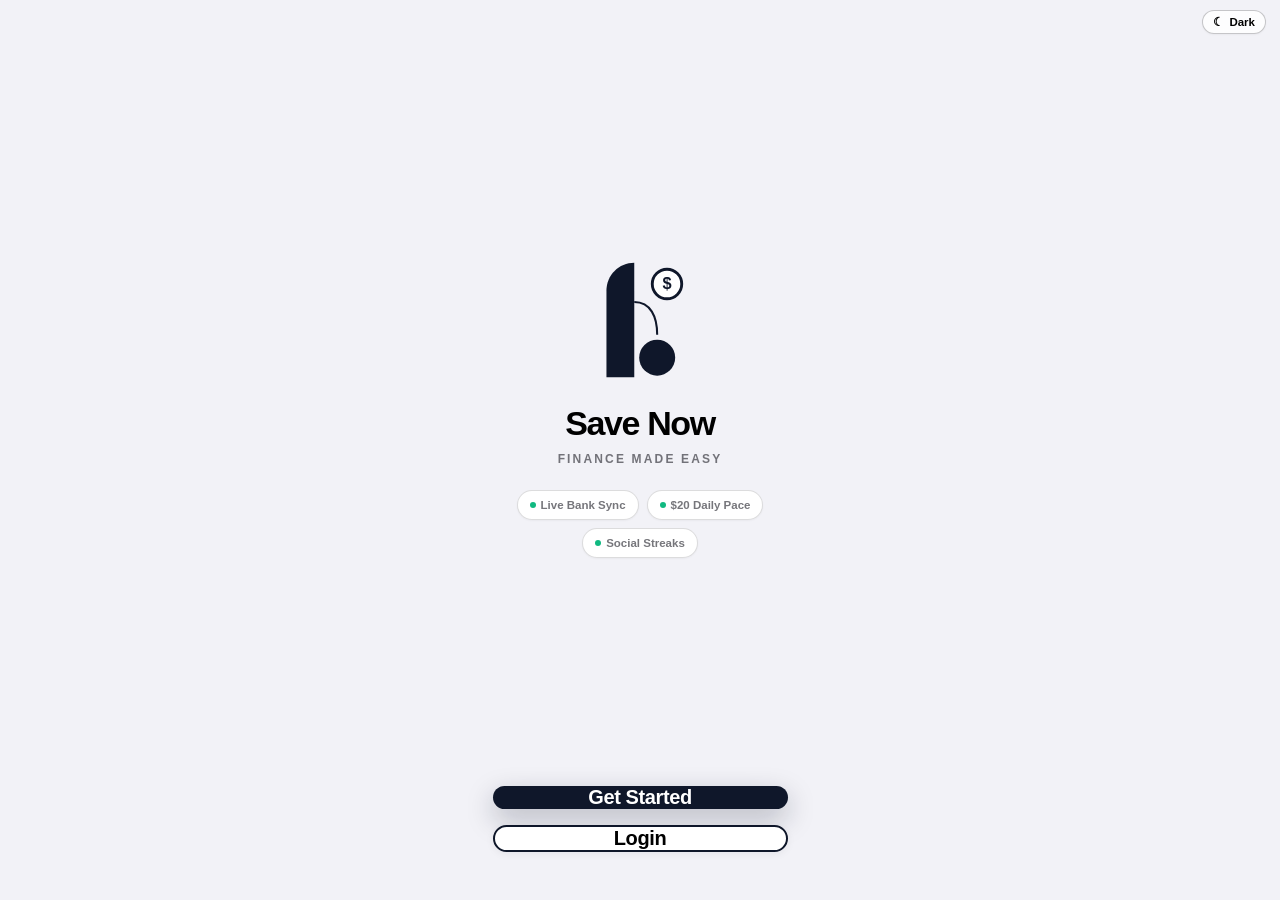
==== commit 4bf005d0: "added ios asset files into asset.html" ====
--- a/index.html
+++ b/index.html
@@ -7,12 +7,10 @@
   <link rel="manifest" href="manifest.json">
   <meta name="theme-color" content="#0F172A">
   <meta name="apple-mobile-web-app-capable" content="yes">
-  <meta name="apple-mobile-web-app-status-bar-style" content="default">
+  <meta name="apple-mobile-web-app-status-bar-style" content="black-translucent">
+  <meta name="apple-mobile-web-app-title" content="Savenow">
   
-  <!-- Typography from Savenow Design System -->
-  <link rel="preconnect" href="https://fonts.googleapis.com">
-  <link rel="preconnect" href="https://fonts.gstatic.com" crossorigin>
-  <link href="https://fonts.googleapis.com/css2?family=Inter:wght@400;500;600;700;800;900&family=JetBrains+Mono:wght@500;700&display=swap" rel="stylesheet">
+  <!-- Native iOS Typography (San Francisco / SF Pro system font stack) -->
   
   <!-- ==============================================================
        MAZE A/B TESTING & USABILITY TRACKING INTEGRATION
@@ -54,7 +52,7 @@
     })();
   </script>
 
-  <!-- Design System Tokens & Base Component Styles -->
+  <!-- iOS HIG Design System Tokens & Base Component Styles -->
   <link rel="stylesheet" href="css/variables.css">
   <link rel="stylesheet" href="css/base.css">
   <link rel="stylesheet" href="css/components.css">
@@ -77,44 +75,43 @@
     <!-- Mobile Edge-to-Edge Container -->
     <main class="mobile-app-root" id="mobile-app">
 
-      <!-- Discrete Floating Theme Switcher -->
-      <header class="app-micro-header">
+
+
+      <!-- Floating Theme Switcher -->
+      <div class="app-micro-header">
         <button class="theme-micro-toggle" id="toggle-theme-btn" aria-label="Toggle theme">
           <span class="theme-icon">&#9790;</span>
           <span class="theme-label">Dark</span>
         </button>
-      </header>
+      </div>
 
       <!-- Main Screens Viewport: Mounted dynamically by App.router -->
       <div class="screens-viewport" id="screens-viewport"></div>
 
       <!-- ==============================================================
-           BOTTOM NAVIGATION BAR
-           Tabs: Home · Insights · Add (+) · Social · Settings
+           iOS TAB BAR (UITabBar with SF Symbols & Translucent Blur)
            ============================================================== -->
       <nav class="bottom-nav-bar" id="app-bottom-nav">
-        <!-- 1. Home -->
+        <!-- 1. Home (house.fill) -->
         <button class="nav-tab-btn active" data-tab="home" data-goto="screen-home" id="tab-btn-home">
-          <svg class="nav-tab-icon" viewBox="0 0 24 24" fill="none" stroke="currentColor">
-            <path d="M3 9l9-7 9 7v11a2 2 0 0 1-2 2H5a2 2 0 0 1-2-2z"/>
+          <svg class="nav-tab-icon" viewBox="0 0 24 24" fill="currentColor">
+            <path d="M12 2.1L1 12h3v9a1 1 0 0 0 1 1h5v-6h4v6h5a1 1 0 0 0 1-1v-9h3L12 2.1z"/>
           </svg>
           <span>Home</span>
         </button>
 
-        <!-- 2. Insights -->
+        <!-- 2. Insights (chart.pie.fill) -->
         <button class="nav-tab-btn" data-tab="insights" data-goto="screen-insights" id="tab-btn-insights">
-          <svg class="nav-tab-icon" viewBox="0 0 24 24" fill="none" stroke="currentColor">
-            <line x1="18" y1="20" x2="18" y2="10"/>
-            <line x1="12" y1="20" x2="12" y2="4"/>
-            <line x1="6" y1="20" x2="6" y2="14"/>
+          <svg class="nav-tab-icon" viewBox="0 0 24 24" fill="currentColor">
+            <path d="M11 2v10h10A10 10 0 0 0 11 2zm2 10.5V22a10 10 0 0 0 8.5-8.5H13zM9.5 4A10 10 0 1 0 20 14.5H9.5V4z"/>
           </svg>
           <span>Insights</span>
         </button>
 
-        <!-- 3. Add Button (Elevated Center Circle) -->
+        <!-- 3. Add Button (Elevated Center Circle with SF Symbol plus) -->
         <button class="nav-tab-btn nav-center-add" id="nav-add-expense-btn" aria-label="Add transaction">
           <div class="nav-add-circle">
-            <svg width="22" height="22" viewBox="0 0 24 24" fill="none" stroke="currentColor" stroke-width="2.8">
+            <svg width="22" height="22" viewBox="0 0 24 24" fill="none" stroke="currentColor" stroke-width="3" stroke-linecap="round">
               <line x1="12" y1="5" x2="12" y2="19"/>
               <line x1="5" y1="12" x2="19" y2="12"/>
             </svg>
@@ -122,25 +119,26 @@
           <span style="margin-top: 2px;">Add</span>
         </button>
 
-        <!-- 4. Social -->
+        <!-- 4. Social (person.2.fill) -->
         <button class="nav-tab-btn" data-tab="social" data-goto="screen-social" id="tab-btn-social">
-          <svg class="nav-tab-icon" viewBox="0 0 24 24" fill="none" stroke="currentColor">
-            <path d="M17 21v-2a4 4 0 0 0-4-4H5a4 4 0 0 0-4 4v2"/>
-            <circle cx="9" cy="7" r="4"/>
-            <path d="M23 21v-2a4 4 0 0 0-3-3.87"/>
-            <path d="M16 3.13a4 4 0 0 1 0 7.75"/>
+          <svg class="nav-tab-icon" viewBox="0 0 24 24" fill="currentColor">
+            <path d="M9 11a4 4 0 1 0 0-8 4 4 0 0 0 0 8zm6.5 1a3.5 3.5 0 1 0 0-7 3.5 3.5 0 0 0 0 7zM9 13c-2.67 0-8 1.34-8 4v2a1 1 0 0 0 1 1h14a1 1 0 0 0 1-1v-2c0-2.66-5.33-4-8-4zm6.5 1c-.34 0-.74.03-1.16.08 1.02.77 1.66 1.83 1.66 2.92v2h4a1 1 0 0 0 1-1v-1c0-1.66-3.33-3-5.5-3z"/>
           </svg>
           <span>Social</span>
         </button>
 
-        <!-- 5. Settings -->
+        <!-- 5. Settings (gearshape.fill) -->
         <button class="nav-tab-btn" data-tab="settings" data-goto="screen-settings" id="tab-btn-settings">
-          <svg class="nav-tab-icon" viewBox="0 0 24 24" fill="none" stroke="currentColor">
-            <circle cx="12" cy="12" r="3"/>
-            <path d="M19.4 15a1.65 1.65 0 0 0 .33 1.82l.06.06a2 2 0 0 1 0 2.83 2 2 0 0 1-2.83 0l-.06-.06a1.65 1.65 0 0 0-1.82-.33 1.65 1.65 0 0 0-1 1.51V21a2 2 0 0 1-2 2 2 2 0 0 1-2-2v-.09A1.65 1.65 0 0 0 9 19.4a1.65 1.65 0 0 0-1.82.33l-.06.06a2 2 0 0 1-2.83 0 2 2 0 0 1 0-2.83l.06-.06a1.65 1.65 0 0 0 .33-1.82 1.65 1.65 0 0 0-1.51-1H3a2 2 0 0 1-2-2 2 2 0 0 1 2-2h.09A1.65 1.65 0 0 0 4.6 9a1.65 1.65 0 0 0-.33-1.82l-.06-.06a2 2 0 0 1 0-2.83 2 2 0 0 1 2.83 0l.06.06a1.65 1.65 0 0 0 1.82.33H9a1.65 1.65 0 0 0 1-1.51V3a2 2 0 0 1 2-2 2 2 0 0 1 2 2v.09a1.65 1.65 0 0 0 1 1.51 1.65 1.65 0 0 0 1.82-.33l.06-.06a2 2 0 0 1 2.83 0 2 2 0 0 1 0 2.83l-.06.06a1.65 1.65 0 0 0-.33 1.82V9a1.65 1.65 0 0 0 1.51 1H21a2 2 0 0 1 2 2 2 2 0 0 1-2 2h-.09a1.65 1.65 0 0 0-1.51 1z"/>
+          <svg class="nav-tab-icon" viewBox="0 0 24 24" fill="currentColor">
+            <path d="M19.14 12.94c.04-.3.06-.61.06-.94 0-.32-.02-.64-.07-.94l2.03-1.58a.49.49 0 0 0 .12-.61l-1.92-3.32a.49.49 0 0 0-.59-.22l-2.39.96c-.5-.38-1.03-.7-1.62-.94l-.36-2.54A.48.48 0 0 0 14 2h-4a.48.48 0 0 0-.48.41l-.38 2.54c-.59.24-1.13.57-1.62.94l-2.39-.96a.49.49 0 0 0-.59.22L2.62 8.47a.49.49 0 0 0 .12.61l2.03 1.58c-.05.3-.07.63-.07.94s.02.64.07.94l-2.03 1.58a.49.49 0 0 0-.12.61l1.92 3.32c.12.22.37.29.59.22l2.39-.96c.5.38 1.03.7 1.62.94l.36 2.54c.05.24.24.41.48.41h4c.24 0 .44-.17.48-.41l.38-2.54c.59-.24 1.13-.56 1.62-.94l2.39.96c.22.08.47 0 .59-.22l1.92-3.32c.12-.22.07-.47-.12-.61l-2.01-1.58zM12 15.6c-1.98 0-3.6-1.62-3.6-3.6s1.62-3.6 3.6-3.6 3.6 1.62 3.6 3.6-1.62 3.6-3.6 3.6z"/>
           </svg>
           <span>Settings</span>
         </button>
+
+        <!-- Centered iOS Home Indicator inside Tab Bar safe area -->
+        <div class="ios-home-indicator-wrap">
+          <div class="ios-home-indicator"></div>
+        </div>
       </nav>
 
       <!-- MODAL 1: BANK AUTH SPLASH (DBS Splash) -->
@@ -161,47 +159,102 @@
         <div class="auth-status-text" id="bank-auth-status-text">Connecting to DBS Bank...</div>
       </div>
 
-      <!-- MODAL 2: CATEGORY PICKER SHEET -->
+      <!-- MODAL 2: CATEGORY PICKER SHEET (iOS Detent Sheet with SF Symbols) -->
       <div class="modal-overlay" id="category-modal">
         <div class="bottom-sheet">
           <div class="sheet-handle-bar"></div>
           <div class="sheet-title">Select Category</div>
           <div class="sheet-subtitle">Pick the category for this recurring charge</div>
 
-          <div class="category-select-list">
-            <div class="category-option-item" data-cat="MUSIC">
-              <span>MUSIC</span>
-              <span style="color: var(--sn-cat-shopping); font-size: 18px;">&#9835;</span>
-            </div>
-            <div class="category-option-item" data-cat="RENT">
-              <span>RENT</span>
-              <span style="color: var(--sn-cat-bills); font-size: 18px;">&#8962;</span>
-            </div>
-            <div class="category-option-item" data-cat="TV & STREAMING">
-              <span>TV &amp; STREAMING</span>
-              <span style="color: var(--sn-cat-food); font-size: 18px;">&#9654;</span>
-            </div>
-            <div class="category-option-item" data-cat="SUBSCRIPTIONS">
-              <span>SUBSCRIPTIONS</span>
-              <span style="color: var(--sn-cat-other); font-size: 18px;">&#8634;</span>
-            </div>
-            <div class="category-option-item" data-cat="UTILITIES">
-              <span>UTILITIES</span>
-              <span style="color: var(--sn-cat-transport); font-size: 18px;">&#9889;</span>
-            </div>
-            <div class="category-option-item" data-cat="GYM">
-              <span>GYM</span>
-              <span style="color: var(--sn-emerald-500); font-size: 18px;">&#9874;</span>
-            </div>
-            <div class="category-option-item" data-cat="OTHER">
-              <span>OTHER</span>
-              <span style="color: var(--sn-text-muted); font-size: 18px;">&bull;&bull;&bull;</span>
+          <div class="ios-inset-group" style="margin-top: 14px;">
+            <div class="ios-list-row category-option-item" data-cat="MUSIC">
+              <div class="ios-row-left">
+                <div class="ios-icon-box purple">
+                  <svg width="18" height="18" viewBox="0 0 24 24" fill="currentColor">
+                    <path d="M12 3v10.55c-.59-.34-1.27-.55-2-.55-2.21 0-4 1.79-4 4s1.79 4 4 4 4-1.79 4-4V7h4V3h-6z"/>
+                  </svg>
+                </div>
+                <div class="ios-row-title">MUSIC</div>
+              </div>
+              <svg class="ios-disclosure" viewBox="0 0 8 13" fill="none" stroke="currentColor">
+                <path d="M1.5 1.5L6.5 6.5L1.5 11.5" stroke-linecap="round" stroke-linejoin="round"/>
+              </svg>
+            </div>
+
+            <div class="ios-list-row category-option-item" data-cat="RENT">
+              <div class="ios-row-left">
+                <div class="ios-icon-box emerald">
+                  <svg width="18" height="18" viewBox="0 0 24 24" fill="currentColor">
+                    <path d="M12 2.1L1 12h3v9a1 1 0 0 0 1 1h5v-6h4v6h5a1 1 0 0 0 1-1v-9h3L12 2.1z"/>
+                  </svg>
+                </div>
+                <div class="ios-row-title">RENT</div>
+              </div>
+              <svg class="ios-disclosure" viewBox="0 0 8 13" fill="none" stroke="currentColor">
+                <path d="M1.5 1.5L6.5 6.5L1.5 11.5" stroke-linecap="round" stroke-linejoin="round"/>
+              </svg>
+            </div>
+
+            <div class="ios-list-row category-option-item" data-cat="TV & STREAMING">
+              <div class="ios-row-left">
+                <div class="ios-icon-box orange">
+                  <svg width="18" height="18" viewBox="0 0 24 24" fill="currentColor">
+                    <path d="M21 3H3c-1.1 0-2 .9-2 2v12c0 1.1.9 2 2 2h5v2h8v-2h5c1.1 0 2-.9 2-2V5c0-1.1-.9-2-2-2zm0 14H3V5h18v12zM10 8l6 4-6 4V8z"/>
+                  </svg>
+                </div>
+                <div class="ios-row-title">TV &amp; STREAMING</div>
+              </div>
+              <svg class="ios-disclosure" viewBox="0 0 8 13" fill="none" stroke="currentColor">
+                <path d="M1.5 1.5L6.5 6.5L1.5 11.5" stroke-linecap="round" stroke-linejoin="round"/>
+              </svg>
+            </div>
+
+            <div class="ios-list-row category-option-item" data-cat="SUBSCRIPTIONS">
+              <div class="ios-row-left">
+                <div class="ios-icon-box blue">
+                  <svg width="18" height="18" viewBox="0 0 24 24" fill="none" stroke="currentColor" stroke-width="2.5">
+                    <path d="M21.5 2v6h-6M21.34 15.57a10 10 0 1 1-.57-8.38l5.67-5.67"/>
+                  </svg>
+                </div>
+                <div class="ios-row-title">SUBSCRIPTIONS</div>
+              </div>
+              <svg class="ios-disclosure" viewBox="0 0 8 13" fill="none" stroke="currentColor">
+                <path d="M1.5 1.5L6.5 6.5L1.5 11.5" stroke-linecap="round" stroke-linejoin="round"/>
+              </svg>
+            </div>
+
+            <div class="ios-list-row category-option-item" data-cat="UTILITIES">
+              <div class="ios-row-left">
+                <div class="ios-icon-box orange">
+                  <svg width="18" height="18" viewBox="0 0 24 24" fill="currentColor">
+                    <path d="M11 21h-1l1-7H7.5c-.58 0-.57-.32-.38-.66.19-.34.05-.08.08-.14L13 3h1l-1 7h3.5c.49 0 .56.33.47.51l-.07.15L11 21z"/>
+                  </svg>
+                </div>
+                <div class="ios-row-title">UTILITIES</div>
+              </div>
+              <svg class="ios-disclosure" viewBox="0 0 8 13" fill="none" stroke="currentColor">
+                <path d="M1.5 1.5L6.5 6.5L1.5 11.5" stroke-linecap="round" stroke-linejoin="round"/>
+              </svg>
+            </div>
+
+            <div class="ios-list-row category-option-item" data-cat="GYM">
+              <div class="ios-row-left">
+                <div class="ios-icon-box emerald">
+                  <svg width="18" height="18" viewBox="0 0 24 24" fill="currentColor">
+                    <path d="M20.57 14.86L22 13.43 20.57 12 17 15.57 8.43 7 12 3.43 10.57 2 9.14 3.43 7.71 2 5.57 4.14 4.14 2.71 2.71 4.14l1.43 1.43L2 7.71l1.43 1.43L2 10.57 3.43 12 7 8.43 15.57 17 12 20.57 13.43 22l1.43-1.43 1.43 1.43 2.14-2.14 1.43 1.43 1.43-1.43-1.43-1.43 1.43-1.43z"/>
+                  </svg>
+                </div>
+                <div class="ios-row-title">GYM</div>
+              </div>
+              <svg class="ios-disclosure" viewBox="0 0 8 13" fill="none" stroke="currentColor">
+                <path d="M1.5 1.5L6.5 6.5L1.5 11.5" stroke-linecap="round" stroke-linejoin="round"/>
+              </svg>
             </div>
           </div>
         </div>
       </div>
 
-      <!-- MODAL 3: QUICK ADD TRANSACTION (Center Button) -->
+      <!-- MODAL 3: QUICK ADD TRANSACTION (iOS Detent Sheet) -->
       <div class="modal-overlay" id="add-expense-modal">
         <div class="bottom-sheet">
           <div class="sheet-handle-bar"></div>
@@ -229,11 +282,11 @@
             </select>
           </div>
 
-          <button class="btn btn-primary" id="confirm-add-expense-btn" style="width: 100%; height: 50px; margin-top: 10px; font-size: 16px;">Record Expense</button>
+          <button class="btn btn-primary" id="confirm-add-expense-btn" style="width: 100%; height: 50px; margin-top: 10px; font-size: 17px;">Record Expense</button>
         </div>
       </div>
 
-      <!-- Toast Notice -->
+      <!-- iOS Dynamic Notification / Island Notice -->
       <div class="toast-notice" id="app-toast"></div>
 
     </main><!-- /.mobile-app-root -->
--- a/css/variables.css
+++ b/css/variables.css
@@ -1,10 +1,58 @@
 /**
- * Savenow Design System — Variables & Tokens
- * Sourced directly from Savenow-High-Fidelity-Color-Palette.html
+ * Savenow Design System — Variables & iOS Human Interface Tokens
+ * Conforming strictly to Apple HIG (Human Interface Guidelines)
+ * Sourced directly from Savenow-High-Fidelity-Color-Palette.html & iOS System Specs
  */
 
 :root {
-  /* Brand Core */
+  /* ==============================================================
+     1. Apple iOS HIG System Colors (Light Mode)
+     ============================================================== */
+  --ios-system-blue: #007AFF;
+  --ios-system-green: #34C759;
+  --ios-system-indigo: #5856D6;
+  --ios-system-orange: #FF9500;
+  --ios-system-pink: #FF2D55;
+  --ios-system-purple: #AF52DE;
+  --ios-system-red: #FF3B30;
+  --ios-system-teal: #5AC8FA;
+  --ios-system-yellow: #FFCC00;
+  --ios-system-mint: #00C7BE;
+  --ios-system-cyan: #32ADE6;
+
+  /* iOS System Grays */
+  --ios-gray-1: #8E8E93;
+  --ios-gray-2: #AEAEB2;
+  --ios-gray-3: #C7C7CC;
+  --ios-gray-4: #D1D1D6;
+  --ios-gray-5: #E5E5EA;
+  --ios-gray-6: #F2F2F7;
+
+  /* iOS Grouped Background & Fill Colors */
+  --ios-bg-primary: #FFFFFF;
+  --ios-bg-secondary: #F2F2F7;
+  --ios-bg-tertiary: #FFFFFF;
+  --ios-grouped-bg: #F2F2F7;
+  --ios-secondary-grouped-bg: #FFFFFF;
+  --ios-tertiary-grouped-bg: #F2F2F7;
+
+  /* iOS Separators & Hairlines */
+  --ios-separator: rgba(60, 60, 67, 0.29);
+  --ios-opaque-separator: #C6C6C8;
+  --ios-fill: rgba(120, 120, 128, 0.2);
+  --ios-secondary-fill: rgba(120, 120, 128, 0.16);
+  --ios-tertiary-fill: rgba(118, 118, 128, 0.12);
+  --ios-quaternary-fill: rgba(116, 116, 128, 0.08);
+
+  /* iOS Label Hierarchy */
+  --ios-label: #000000;
+  --ios-secondary-label: #3C3C4399;
+  --ios-tertiary-label: #3C3C434D;
+  --ios-quaternary-label: #3C3C432E;
+
+  /* ==============================================================
+     2. Savenow Brand Palette (Mapped to iOS Tokens)
+     ============================================================== */
   --sn-obsidian-950: #0B0F19;
   --sn-obsidian-900: #0F172A;
   --sn-obsidian-800: #1E293B;
@@ -16,77 +64,138 @@
   --sn-emerald-50:  #ECFDF5;
 
   /* Surfaces & Neutrals */
-  --sn-bg-canvas: #F8FAFC;
+  --sn-bg-canvas: #F2F2F7;
   --sn-bg-card: #FFFFFF;
-  --sn-bg-subtle: #F1F5F9;
-  --sn-border-hairline: #E2E8F0;
-  --sn-border-strong: #CBD5E1;
-  --sn-text-primary: #0F172A;
-  --sn-text-secondary: #475569;
-  --sn-text-muted: #94A3B8;
+  --sn-bg-subtle: #F2F2F7;
+  --sn-border-hairline: rgba(60, 60, 67, 0.18);
+  --sn-border-strong: rgba(60, 60, 67, 0.29);
+  --sn-text-primary: #000000;
+  --sn-text-secondary: rgba(60, 60, 67, 0.70);
+  --sn-text-muted: rgba(60, 60, 67, 0.45);
 
   /* Semantic Budget States */
   --sn-amber-600: #D97706;
-  --sn-amber-500: #F59E0B;
+  --sn-amber-500: #FF9500; /* iOS System Orange */
   --sn-amber-100: #FEF3C7;
   --sn-amber-50:  #FFFBEB;
 
   --sn-rose-600: #E11D48;
-  --sn-rose-500: #F43F5E;
+  --sn-rose-500: #FF3B30; /* iOS System Red */
   --sn-rose-100: #FFE4E6;
   --sn-rose-50:  #FFF1F2;
 
   --sn-indigo-600: #4F46E5;
-  --sn-indigo-500: #6366F1;
+  --sn-indigo-500: #5856D6; /* iOS System Indigo */
   --sn-indigo-100: #E0E7FF;
   --sn-indigo-50:  #EEF2FF;
 
   /* Streak / Gamification */
   --sn-streak-600: #EA580C;
-  --sn-streak-500: #F97316;
+  --sn-streak-500: #FF9500;
   --sn-streak-100: #FFEDD5;
   --sn-streak-50:  #FFF7ED;
 
   /* 5-Category Visualization Palette */
-  --sn-cat-food: #F97316;
-  --sn-cat-transport: #0EA5E9;
-  --sn-cat-shopping: #8B5CF6;
-  --sn-cat-bills: #6366F1;
-  --sn-cat-other: #14B8A6;
-
-  /* Dimensions & Elevation */
-  --radius-xl: 24px;
-  --radius-lg: 16px;
-  --radius-md: 12px;
+  --sn-cat-food: #FF9500;
+  --sn-cat-transport: #007AFF;
+  --sn-cat-shopping: #AF52DE;
+  --sn-cat-bills: #34C759;
+  --sn-cat-other: #8E8E93;
+
+  /* ==============================================================
+     3. iOS HIG Typography, Dimensions & Corner Curves
+     ============================================================== */
+  --font-sans: -apple-system, BlinkMacSystemFont, "SF Pro Text", "SF Pro Display", "SF Pro", "Helvetica Neue", sans-serif;
+  --font-mono: "SF Mono", SFMono-Regular, Menlo, Monaco, Consolas, monospace;
+
+  /* iOS Corner Radius Hierarchy (Smooth continuous squircle curve) */
+  --ios-radius-sheet: 22px;
+  --ios-radius-card: 14px;
+  --ios-radius-cell: 10px;
+  --ios-radius-btn: 12px;
+  --ios-radius-capsule: 9999px;
+  --radius-xl: 22px;
+  --radius-lg: 14px;
+  --radius-md: 10px;
   --radius-pill: 9999px;
-  --shadow-sm: 0 1px 3px rgba(15, 23, 42, 0.05), 0 1px 2px rgba(15, 23, 42, 0.03);
-  --shadow-md: 0 10px 25px -5px rgba(15, 23, 42, 0.06), 0 8px 10px -6px rgba(15, 23, 42, 0.04);
-  --shadow-lg: 0 20px 35px -10px rgba(15, 23, 42, 0.10);
-  --shadow-float: 0 12px 30px -4px rgba(15, 23, 42, 0.15);
-
-  --font-sans: 'Inter', -apple-system, BlinkMacSystemFont, "SF Pro Display", "SF Pro Text", sans-serif;
-  --font-mono: 'JetBrains Mono', SFMono-Regular, Menlo, Monaco, Consolas, monospace;
+
+  /* iOS Dimensions */
+  --ios-nav-height: 44px;
+  --ios-large-nav-height: 96px;
+  --ios-tab-bar-height: 49px;
+  --ios-safe-bottom: env(safe-area-inset-bottom, 34px);
+  --ios-safe-top: env(safe-area-inset-top, 47px);
+  --ios-cell-min-height: 44px;
+
+  /* iOS Shadows & Frosted Glass */
+  --shadow-sm: 0 1px 2px rgba(0, 0, 0, 0.04);
+  --shadow-md: 0 4px 16px rgba(0, 0, 0, 0.08);
+  --shadow-lg: 0 10px 30px rgba(0, 0, 0, 0.12);
+  --shadow-float: 0 16px 40px rgba(0, 0, 0, 0.18);
+  --ios-blur-material: blur(20px) saturate(180%);
 }
 
-/* Dark Mode Tokens */
+/* ==============================================================
+   4. iOS HIG Dark Mode Tokens
+   ============================================================== */
 [data-theme="dark"] {
-  --sn-bg-canvas: #0B0F19;
-  --sn-bg-card: #111827;
-  --sn-bg-subtle: #1E293B;
-  --sn-border-hairline: #1F2937;
-  --sn-border-strong: #334155;
-  --sn-text-primary: #F8FAFC;
-  --sn-text-secondary: #94A3B8;
-  --sn-text-muted: #64748B;
-  --sn-emerald-50: rgba(16, 185, 129, 0.14);
-  --sn-emerald-100: rgba(16, 185, 129, 0.28);
-  --sn-amber-50: rgba(245, 158, 11, 0.14);
-  --sn-amber-100: rgba(245, 158, 11, 0.28);
-  --sn-rose-50: rgba(244, 63, 94, 0.14);
-  --sn-rose-100: rgba(244, 63, 94, 0.28);
-  --sn-streak-50: rgba(249, 115, 22, 0.14);
-  --sn-streak-100: rgba(249, 115, 22, 0.28);
-  --shadow-sm: 0 1px 3px rgba(0, 0, 0, 0.4);
-  --shadow-md: 0 10px 25px -5px rgba(0, 0, 0, 0.5);
-  --shadow-lg: 0 20px 35px -10px rgba(0, 0, 0, 0.65);
+  --ios-system-blue: #0A84FF;
+  --ios-system-green: #30D158;
+  --ios-system-indigo: #5E5CE6;
+  --ios-system-orange: #FF9F0A;
+  --ios-system-pink: #FF375F;
+  --ios-system-purple: #BF5AF2;
+  --ios-system-red: #FF453A;
+  --ios-system-teal: #64D2FF;
+  --ios-system-yellow: #FFD60A;
+  --ios-system-mint: #66D4CF;
+  --ios-system-cyan: #64D2FF;
+
+  --ios-gray-1: #8E8E93;
+  --ios-gray-2: #636366;
+  --ios-gray-3: #48484A;
+  --ios-gray-4: #3A3A3C;
+  --ios-gray-5: #2C2C2E;
+  --ios-gray-6: #1C1C1E;
+
+  --ios-bg-primary: #000000;
+  --ios-bg-secondary: #1C1C1E;
+  --ios-bg-tertiary: #2C2C2E;
+  --ios-grouped-bg: #000000;
+  --ios-secondary-grouped-bg: #1C1C1E;
+  --ios-tertiary-grouped-bg: #2C2C2E;
+
+  --ios-separator: rgba(84, 84, 88, 0.65);
+  --ios-opaque-separator: #38383A;
+  --ios-fill: rgba(120, 120, 128, 0.36);
+  --ios-secondary-fill: rgba(120, 120, 128, 0.32);
+  --ios-tertiary-fill: rgba(118, 118, 128, 0.24);
+  --ios-quaternary-fill: rgba(118, 118, 128, 0.18);
+
+  --ios-label: #FFFFFF;
+  --ios-secondary-label: #EBEBF599;
+  --ios-tertiary-label: #EBEBF54D;
+  --ios-quaternary-label: #EBEBF52E;
+
+  --sn-bg-canvas: #000000;
+  --sn-bg-card: #1C1C1E;
+  --sn-bg-subtle: #2C2C2E;
+  --sn-border-hairline: rgba(84, 84, 88, 0.40);
+  --sn-border-strong: rgba(84, 84, 88, 0.65);
+  --sn-text-primary: #FFFFFF;
+  --sn-text-secondary: rgba(235, 235, 245, 0.60);
+  --sn-text-muted: rgba(235, 235, 245, 0.35);
+
+  --sn-emerald-50: rgba(16, 185, 129, 0.15);
+  --sn-emerald-100: rgba(16, 185, 129, 0.30);
+  --sn-amber-50: rgba(255, 159, 10, 0.15);
+  --sn-amber-100: rgba(255, 159, 10, 0.30);
+  --sn-rose-50: rgba(255, 69, 58, 0.15);
+  --sn-rose-100: rgba(255, 69, 58, 0.30);
+  --sn-streak-50: rgba(255, 159, 10, 0.15);
+  --sn-streak-100: rgba(255, 159, 10, 0.30);
+
+  --shadow-sm: 0 1px 2px rgba(0, 0, 0, 0.5);
+  --shadow-md: 0 4px 16px rgba(0, 0, 0, 0.6);
+  --shadow-lg: 0 10px 30px rgba(0, 0, 0, 0.7);
 }
--- a/css/base.css
+++ b/css/base.css
@@ -1,6 +1,6 @@
 /**
- * Savenow Base Stylesheet
- * Reset, Edge-to-edge mobile viewport, typography, and screen transitions
+ * Savenow Base Stylesheet — Apple iOS Human Interface Guidelines (HIG)
+ * Edge-to-edge mobile viewport, native iOS typography, safe-area layout & transitions
  */
 
 *, *::before, *::after {
@@ -10,13 +10,16 @@
   -webkit-tap-highlight-color: transparent;
 }
 
+html, body, button, input, select, textarea, optgroup {
+  font-family: var(--font-sans);
+}
+
 html, body {
   width: 100%;
   height: 100%;
-  font-family: var(--font-sans);
-  background-color: var(--sn-bg-canvas);
-  color: var(--sn-text-primary);
-  line-height: 1.45;
+  background-color: var(--ios-grouped-bg);
+  color: var(--sn-text-primary);
+  line-height: 1.4;
   -webkit-font-smoothing: antialiased;
   -moz-osx-font-smoothing: grayscale;
   overflow: hidden;
@@ -28,37 +31,40 @@
   width: 100%;
   height: 100dvh;
   display: flex;
-  background-color: var(--sn-bg-canvas);
-  position: relative;
-  overflow: hidden;
+  background-color: var(--ios-grouped-bg);
+  position: relative;
+  overflow: hidden;
+  justify-content: center;
 }
 
 .mobile-app-root {
   width: 100%;
   height: 100dvh;
-  background-color: var(--sn-bg-canvas);
-  position: relative;
-  display: flex;
-  flex-direction: column;
-  overflow: hidden;
-}
-
+  background-color: var(--ios-grouped-bg);
+  position: relative;
+  display: flex;
+  flex-direction: column;
+  overflow: hidden;
+}
+/* Discrete Floating Theme Switcher */
 .app-micro-header {
   position: absolute;
   top: 10px;
   right: 14px;
-  z-index: 90;
+  z-index: 95;
   pointer-events: auto;
 }
 
 .theme-micro-toggle {
-  background: var(--sn-bg-card);
-  border: 1px solid var(--sn-border-strong);
-  color: var(--sn-text-secondary);
+  background: rgba(255, 255, 255, 0.85);
+  backdrop-filter: var(--ios-blur-material);
+  -webkit-backdrop-filter: var(--ios-blur-material);
+  border: 0.5px solid var(--ios-separator);
+  color: var(--sn-text-primary);
   font-size: 11.5px;
-  font-weight: 700;
-  padding: 5px 10px;
-  border-radius: var(--radius-pill);
+  font-weight: 600;
+  padding: 4px 10px;
+  border-radius: var(--ios-radius-capsule);
   cursor: pointer;
   display: inline-flex;
   align-items: center;
@@ -67,15 +73,15 @@
   transition: all 0.16s ease;
 }
 
-.theme-micro-toggle:hover {
-  color: var(--sn-text-primary);
-  border-color: var(--sn-obsidian-900);
+[data-theme="dark"] .theme-micro-toggle {
+  background: rgba(44, 44, 46, 0.85);
 }
 
 .theme-micro-toggle:active {
-  transform: scale(0.95);
-}
-
+  transform: scale(0.94);
+}
+
+/* Viewport & Screen Transitions */
 .screens-viewport {
   flex: 1;
   position: relative;
@@ -95,9 +101,9 @@
   flex-direction: column;
   opacity: 0;
   pointer-events: none;
-  transform: translateX(25px);
-  transition: opacity 0.22s cubic-bezier(0.16, 1, 0.3, 1), transform 0.22s cubic-bezier(0.16, 1, 0.3, 1);
-  background-color: var(--sn-bg-canvas);
+  transform: translateX(100%);
+  transition: opacity 0.28s cubic-bezier(0.16, 1, 0.3, 1), transform 0.28s cubic-bezier(0.16, 1, 0.3, 1);
+  background-color: var(--ios-grouped-bg);
 }
 
 .screen.active {
@@ -107,70 +113,108 @@
 }
 
 .screen.sliding-back {
-  transform: translateX(-25px);
-}
-
-.app-tab-screen {
-  padding: 16px 18px 84px;
-  overflow-y: auto;
-  overflow-x: hidden;
-  -webkit-overflow-scrolling: touch;
-}
-
-.app-tab-screen::-webkit-scrollbar {
-  display: none;
-}
-
-.tab-page-title {
-  font-size: 28px;
-  font-weight: 800;
-  letter-spacing: -0.04em;
-  color: var(--sn-text-primary);
-  margin-top: 4px;
-  margin-bottom: 2px;
-}
-
-.tab-page-subtitle {
-  font-size: 13.5px;
-  color: var(--sn-text-secondary);
-  margin-bottom: 18px;
-  font-weight: 500;
-}
-
-.date-period-pill {
-  padding: 5px 12px;
-  border-radius: var(--radius-pill);
-  background: var(--sn-bg-card);
-  border: 1.5px solid var(--sn-obsidian-900);
-  font-size: 11.5px;
-  font-weight: 800;
-  letter-spacing: 0.04em;
-}
-
-[data-theme="dark"] .date-period-pill {
-  border-color: #475569;
+  opacity: 0.7;
+  transform: translateX(-20%);
 }
 
 .screen-scrollable-body {
   flex: 1;
   overflow-y: auto;
   overflow-x: hidden;
+  padding: 12px 16px 90px;
   -webkit-overflow-scrolling: touch;
-  padding: 18px 20px 12px;
-}
-
-.screen-scrollable-body::-webkit-scrollbar {
-  display: none;
-}
-
-.screen-footer-actions {
-  display: flex;
-  align-items: center;
-  gap: 12px;
-  width: 100%;
-  padding: 12px 20px max(18px, env(safe-area-inset-bottom, 16px));
-  background: var(--sn-bg-canvas);
-  border-top: 1px solid var(--sn-border-hairline);
+  display: flex;
+  flex-direction: column;
+}
+
+.app-tab-screen {
+  padding-bottom: 90px;
+}
+
+/* ==============================================================
+   iOS Navigation Bar (UINavigationBar)
+   ============================================================== */
+.ios-nav-bar {
+  height: var(--ios-nav-height);
+  display: flex;
+  align-items: center;
+  justify-content: space-between;
+  padding: 0 16px;
   flex-shrink: 0;
-  z-index: 40;
-}
+  background: transparent;
+  position: relative;
+}
+
+.ios-nav-back {
+  display: inline-flex;
+  align-items: center;
+  gap: 4px;
+  color: var(--sn-emerald-600);
+  background: none;
+  border: none;
+  font-family: var(--font-sans);
+  font-size: 17px;
+  font-weight: 400;
+  cursor: pointer;
+  padding: 4px 0;
+  letter-spacing: -0.4px;
+}
+
+.ios-nav-back:active {
+  opacity: 0.4;
+}
+
+.ios-nav-title {
+  font-size: 17px;
+  font-weight: 600;
+  letter-spacing: -0.4px;
+  color: var(--sn-text-primary);
+  position: absolute;
+  left: 50%;
+  transform: translateX(-50%);
+  white-space: nowrap;
+}
+
+.ios-large-title {
+  font-size: 34px;
+  font-weight: 800;
+  letter-spacing: -0.4px;
+  color: var(--sn-text-primary);
+  padding: 4px 16px 12px;
+  line-height: 1.15;
+}
+
+.ios-large-subtitle {
+  font-size: 14px;
+  color: var(--sn-text-secondary);
+  padding: 0 16px 16px;
+  letter-spacing: -0.2px;
+}
+
+/* ==============================================================
+   iOS Home Indicator Bar
+   ============================================================== */
+.ios-home-indicator-wrap {
+  width: 100%;
+  height: 24px;
+  display: flex;
+  align-items: center;
+  justify-content: center;
+  position: absolute;
+  bottom: 0;
+  left: 0;
+  pointer-events: none;
+  z-index: 70;
+}
+
+.ios-home-indicator {
+  width: 134px;
+  height: 5px;
+  border-radius: 100px;
+  background: #000000;
+  opacity: 0.85;
+}
+
+[data-theme="dark"] .ios-home-indicator {
+  background: #FFFFFF;
+}
--- a/css/components.css
+++ b/css/components.css
@@ -1,73 +1,108 @@
 /**
- * Savenow Components Stylesheet
- * Buttons, Inputs, Steppers, Fixed Bottom Nav Bar, Modals, Toasts
+ * Savenow Components Stylesheet — Apple iOS HIG Specifications
+ * Inset Grouped Tables, SF Symbol Icons, Segmented Controls, Switches, iOS Tab Bar & Sheets
  */
 
-/* Standard Buttons */
+/* ==============================================================
+   1. iOS Buttons (UIButton Styles)
+   ============================================================== */
 .btn {
-  height: 48px;
-  border-radius: var(--radius-lg);
-  font-family: inherit;
-  font-size: 15px;
-  font-weight: 700;
-  letter-spacing: -0.01em;
-  border: 1.5px solid transparent;
+  height: 50px;
+  border-radius: var(--ios-radius-btn);
+  font-family: var(--font-sans);
+  font-size: 17px;
+  font-weight: 600;
+  letter-spacing: -0.4px;
+  border: none;
   cursor: pointer;
   display: inline-flex;
   align-items: center;
   justify-content: center;
   gap: 8px;
-  transition: all 0.16s cubic-bezier(0.16, 1, 0.3, 1);
+  transition: transform 0.15s cubic-bezier(0.16, 1, 0.3, 1), opacity 0.15s ease;
   text-decoration: none;
   flex: 1;
+  padding: 0 16px;
 }
 
 .btn:active {
-  transform: scale(0.975);
-}
-
+  transform: scale(0.97);
+  opacity: 0.85;
+}
+
+/* iOS Prominent Filled Button */
 .btn-primary {
   background-color: var(--sn-obsidian-900);
   color: #FFFFFF;
-  box-shadow: 0 4px 14px rgba(15, 23, 42, 0.15);
 }
 
 [data-theme="dark"] .btn-primary {
   background-color: #FFFFFF;
-  color: #0B0F19;
-}
-
-.btn-outline {
-  background-color: var(--sn-bg-card);
-  border-color: var(--sn-border-strong);
-  color: var(--sn-text-primary);
-}
-
-.btn-outline:hover {
-  background-color: var(--sn-bg-subtle);
-}
-
+  color: #000000;
+}
+
+/* iOS Tinted Emerald Button */
 .btn-emerald {
   background-color: var(--sn-emerald-500);
   color: #0B0F19;
-  box-shadow: 0 4px 14px rgba(16, 185, 129, 0.25);
-}
-
-/* Stepper */
+  font-weight: 700;
+}
+
+/* iOS Gray / Secondary Button */
+.btn-outline {
+  background-color: var(--ios-tertiary-fill);
+  color: var(--sn-text-primary);
+}
+
+[data-theme="dark"] .btn-outline {
+  background-color: var(--ios-tertiary-fill);
+  color: #FFFFFF;
+}
+
+/* iOS Hero Buttons (Onboarding) */
+.btn-hero {
+  height: 64px;
+  border-radius: var(--ios-radius-card);
+  font-size: 19px;
+  font-weight: 700;
+  letter-spacing: -0.4px;
+  max-width: 295px;
+  width: 100%;
+  margin: 0 auto;
+}
+
+.btn-hero-primary {
+  background-color: var(--sn-obsidian-900);
+  color: #FFFFFF;
+}
+
+[data-theme="dark"] .btn-hero-primary {
+  background-color: #FFFFFF;
+  color: #000000;
+}
+
+.btn-hero-outline {
+  background-color: var(--ios-tertiary-fill);
+  color: var(--sn-text-primary);
+}
+
+/* ==============================================================
+   2. iOS Stepper Indicator (Setup Flow)
+   ============================================================== */
 .step-stepper {
   display: flex;
   align-items: center;
   justify-content: center;
   gap: 6px;
   margin-top: 6px;
-  margin-bottom: 12px;
+  margin-bottom: 16px;
 }
 
 .step-dot {
-  width: 22px;
+  width: 20px;
   height: 4px;
-  border-radius: var(--radius-pill);
-  background: var(--sn-border-hairline);
+  border-radius: var(--ios-radius-capsule);
+  background: var(--ios-gray-4);
   transition: all 0.25s ease;
 }
 
@@ -86,133 +121,304 @@
 
 .setup-header-group {
   text-align: center;
-  margin-bottom: 18px;
+  margin-bottom: 20px;
+  padding: 0 12px;
 }
 
 .setup-eyebrow {
-  font-size: 11px;
+  font-size: 12px;
+  font-weight: 600;
+  letter-spacing: 0.06em;
+  text-transform: uppercase;
+  color: var(--ios-gray-1);
+  margin-bottom: 4px;
+}
+
+.setup-title {
+  font-size: 26px;
   font-weight: 800;
-  letter-spacing: 0.12em;
+  letter-spacing: -0.5px;
+  color: var(--sn-text-primary);
+  margin-bottom: 6px;
+  line-height: 1.2;
+}
+
+.setup-subtitle {
+  font-size: 14px;
+  color: var(--sn-text-secondary);
+  line-height: 1.4;
+  letter-spacing: -0.2px;
+}
+
+/* ==============================================================
+   3. iOS Inset Grouped Table View (UITableViewStyleInsetGrouped)
+   ============================================================== */
+.ios-section-header {
+  font-size: 13px;
+  font-weight: 600;
   text-transform: uppercase;
-  color: var(--sn-text-muted);
-  margin-bottom: 6px;
-}
-
-.setup-title {
-  font-size: 22px;
-  font-weight: 800;
-  letter-spacing: -0.03em;
-  color: var(--sn-text-primary);
-  margin-bottom: 4px;
-  line-height: 1.2;
-}
-
-.setup-subtitle {
+  letter-spacing: -0.08px;
+  color: var(--ios-gray-1);
+  padding: 16px 16px 6px;
+  margin: 0;
+}
+
+.ios-inset-group {
+  background: var(--ios-secondary-grouped-bg);
+  border-radius: var(--ios-radius-card);
+  margin: 0 0 18px;
+  overflow: hidden;
+  box-shadow: 0 1px 3px rgba(0, 0, 0, 0.03);
+}
+
+.ios-list-row {
+  display: flex;
+  align-items: center;
+  justify-content: space-between;
+  min-height: 48px;
+  padding: 12px 16px;
+  position: relative;
+  cursor: pointer;
+  background: transparent;
+  text-decoration: none;
+  color: inherit;
+  transition: background-color 0.15s ease;
+}
+
+.ios-list-row:not(:last-child)::after {
+  content: "";
+  position: absolute;
+  bottom: 0;
+  left: 56px;
+  right: 0;
+  height: 0.5px;
+  background-color: var(--ios-separator);
+}
+
+.ios-list-row:active {
+  background-color: var(--ios-fill);
+}
+
+.ios-row-left {
+  display: flex;
+  align-items: center;
+  gap: 14px;
+  flex: 1;
+}
+
+.ios-icon-box {
+  width: 32px;
+  height: 32px;
+  border-radius: 8px;
+  display: flex;
+  align-items: center;
+  justify-content: center;
+  color: #FFFFFF;
+  flex-shrink: 0;
+}
+
+.ios-icon-box.emerald { background: var(--sn-emerald-500); }
+.ios-icon-box.blue { background: var(--ios-system-blue); }
+.ios-icon-box.orange { background: var(--ios-system-orange); }
+.ios-icon-box.purple { background: var(--ios-system-purple); }
+.ios-icon-box.red { background: var(--ios-system-red); }
+.ios-icon-box.gray { background: var(--ios-gray-1); }
+
+.ios-row-title {
+  font-size: 16px;
+  font-weight: 500;
+  letter-spacing: -0.3px;
+  color: var(--sn-text-primary);
+}
+
+.ios-row-sub {
   font-size: 13px;
   color: var(--sn-text-secondary);
+  letter-spacing: -0.1px;
+  margin-top: 1px;
+}
+
+.ios-row-right {
+  display: flex;
+  align-items: center;
+  gap: 8px;
+  color: var(--ios-gray-2);
+  font-size: 15px;
+}
+
+.ios-disclosure {
+  width: 8px;
+  height: 13px;
+  color: var(--ios-gray-3);
+  stroke-width: 2.5;
+}
+
+/* ==============================================================
+   4. iOS Segmented Control (UISegmentedControl)
+   ============================================================== */
+.ios-segmented-control {
+  display: flex;
+  background: var(--ios-tertiary-fill);
+  border-radius: 9px;
+  padding: 2px;
+  margin: 8px 0 16px;
+  position: relative;
+}
+
+.ios-segment-btn {
+  flex: 1;
+  border: none;
+  background: transparent;
+  font-family: var(--font-sans);
+  font-size: 13px;
   font-weight: 500;
-  line-height: 1.4;
-}
-
-/* Form Inputs */
-.form-section-title {
+  color: var(--sn-text-primary);
+  padding: 6px 10px;
+  border-radius: 7px;
+  cursor: pointer;
+  transition: all 0.2s cubic-bezier(0.16, 1, 0.3, 1);
+  text-align: center;
+  white-space: nowrap;
+}
+
+.ios-segment-btn.active {
+  background: var(--ios-secondary-grouped-bg);
+  font-weight: 600;
+  box-shadow: 0 2px 6px rgba(0, 0, 0, 0.12);
+}
+
+/* ==============================================================
+   5. iOS Switch (UISwitch)
+   ============================================================== */
+.ios-switch {
+  position: relative;
+  display: inline-block;
+  width: 51px;
+  height: 31px;
+  flex-shrink: 0;
+}
+
+.ios-switch input {
+  opacity: 0;
+  width: 0;
+  height: 0;
+}
+
+.ios-switch-slider {
+  position: absolute;
+  cursor: pointer;
+  top: 0;
+  left: 0;
+  right: 0;
+  bottom: 0;
+  background-color: var(--ios-fill);
+  transition: 0.25s cubic-bezier(0.16, 1, 0.3, 1);
+  border-radius: 31px;
+}
+
+.ios-switch-slider::before {
+  position: absolute;
+  content: "";
+  height: 27px;
+  width: 27px;
+  left: 2px;
+  bottom: 2px;
+  background-color: #FFFFFF;
+  transition: 0.25s cubic-bezier(0.16, 1, 0.3, 1);
+  border-radius: 50%;
+  box-shadow: 0 3px 8px rgba(0, 0, 0, 0.15), 0 1px 1px rgba(0, 0, 0, 0.05);
+}
+
+.ios-switch input:checked + .ios-switch-slider {
+  background-color: var(--sn-emerald-500);
+}
+
+.ios-switch input:checked + .ios-switch-slider::before {
+  transform: translateX(20px);
+}
+
+/* ==============================================================
+   6. Form Inputs & Floating Outlines (iOS Style)
+   ============================================================== */
+.input-outline-box {
+  background: var(--ios-secondary-grouped-bg);
+  border: 1px solid var(--ios-separator);
+  border-radius: var(--ios-radius-btn);
+  padding: 10px 14px;
+  margin-bottom: 12px;
+  position: relative;
+  display: flex;
+  flex-direction: column;
+  transition: border-color 0.18s ease;
+}
+
+.input-outline-box:focus-within {
+  border-color: var(--sn-emerald-500);
+}
+
+.input-outline-label {
   font-size: 11px;
-  font-weight: 800;
-  letter-spacing: 0.08em;
+  font-weight: 700;
+  letter-spacing: 0.04em;
   text-transform: uppercase;
-  color: var(--sn-text-muted);
-  margin-top: 14px;
-  margin-bottom: 8px;
-}
-
-.input-outline-box {
-  position: relative;
-  background: var(--sn-bg-card);
-  border: 1.5px solid var(--sn-border-strong);
-  border-radius: var(--radius-md);
-  padding: 8px 12px;
-  margin-bottom: 10px;
-  transition: border-color 0.16s ease, box-shadow 0.16s ease;
-}
-
-.input-outline-box:focus-within {
-  border-color: var(--sn-obsidian-900);
-  box-shadow: 0 0 0 3px rgba(15, 23, 42, 0.08);
-}
-
-[data-theme="dark"] .input-outline-box:focus-within {
-  border-color: var(--sn-emerald-400);
-  box-shadow: 0 0 0 3px rgba(16, 185, 129, 0.2);
-}
-
-.input-outline-label {
-  position: absolute;
-  top: -8px;
-  left: 10px;
-  background: var(--sn-bg-card);
-  padding: 0 6px;
-  font-size: 10px;
-  font-weight: 800;
-  letter-spacing: 0.06em;
-  text-transform: uppercase;
-  color: var(--sn-text-secondary);
-  border-radius: 4px;
+  color: var(--ios-gray-1);
+  margin-bottom: 2px;
 }
 
 .input-outline-field {
   width: 100%;
+  background: transparent;
   border: none;
   outline: none;
-  background: transparent;
-  font-family: inherit;
-  font-size: 15.5px;
-  font-weight: 700;
+  font-family: var(--font-sans);
+  font-size: 16px;
+  font-weight: 600;
   color: var(--sn-text-primary);
 }
 
 .form-grid-2 {
   display: grid;
   grid-template-columns: 1fr 1fr;
-  gap: 10px;
-}
-
-.budget-row-item {
+  gap: 12px;
+}
+
+.category-dropdown-trigger {
   display: flex;
   align-items: center;
   justify-content: space-between;
-  gap: 12px;
-  margin-bottom: 8px;
-}
-
-.budget-row-item .input-outline-box {
-  width: 125px;
-  margin-bottom: 0;
-  flex-shrink: 0;
-}
-
-.budget-desc-text {
-  font-size: 12.5px;
-  color: var(--sn-text-secondary);
-  font-weight: 500;
-}
-
-/* ==========================================================================
-   BOTTOM NAVIGATION BAR: ACTIVE ACROSS ALL MAIN TABS
-   ========================================================================== */
+  cursor: pointer;
+  padding-top: 2px;
+}
+
+.category-dropdown-value {
+  font-size: 15px;
+  font-weight: 700;
+  color: var(--sn-text-primary);
+}
+
+/* ==============================================================
+   7. iOS Tab Bar (UITabBar with Translucent Blur & Home Indicator)
+   ============================================================== */
 .bottom-nav-bar {
   display: none;
   position: absolute;
   bottom: 0;
   left: 0;
   width: 100%;
-  height: 68px;
-  background: var(--sn-bg-card);
-  border-top: 1px solid var(--sn-border-hairline);
-  align-items: center;
+  height: 83px; /* 49px tab content + 34px safe area */
+  background: rgba(255, 255, 255, 0.88);
+  backdrop-filter: var(--ios-blur-material);
+  -webkit-backdrop-filter: var(--ios-blur-material);
+  border-top: 0.5px solid var(--ios-separator);
+  align-items: flex-start;
   justify-content: space-around;
-  padding: 0 8px max(8px, env(safe-area-inset-bottom, 8px));
+  padding: 6px 8px 0;
   z-index: 60;
-  box-shadow: 0 -4px 16px rgba(15, 23, 42, 0.04);
+  box-sizing: border-box;
+}
+
+[data-theme="dark"] .bottom-nav-bar {
+  background: rgba(28, 28, 30, 0.88);
 }
 
 .nav-tab-btn {
@@ -220,49 +426,39 @@
   flex-direction: column;
   align-items: center;
   justify-content: center;
-  gap: 3px;
+  gap: 2px;
   background: none;
   border: none;
   cursor: pointer;
-  color: var(--sn-text-muted);
-  font-size: 10.5px;
-  font-weight: 700;
-  padding: 4px 10px;
-  border-radius: var(--radius-md);
+  color: var(--ios-gray-1);
+  font-size: 10px;
+  font-weight: 600;
+  padding: 2px 8px;
+  border-radius: var(--ios-radius-btn);
   position: relative;
-  transition: all 0.16s ease;
+  transition: all 0.15s ease;
+  flex: 1;
 }
 
 .nav-tab-btn:active {
-  transform: scale(0.92);
+  opacity: 0.5;
 }
 
 .nav-tab-btn.active {
-  color: var(--sn-text-primary);
-}
-
-.nav-tab-btn.active::after {
-  content: "";
-  position: absolute;
-  bottom: -2px;
-  width: 16px;
-  height: 2.5px;
-  border-radius: var(--radius-pill);
-  background: var(--sn-obsidian-900);
-}
-
-[data-theme="dark"] .nav-tab-btn.active::after {
-  background: #FFFFFF;
+  color: var(--sn-emerald-600);
+}
+
+[data-theme="dark"] .nav-tab-btn.active {
+  color: var(--sn-emerald-400);
 }
 
 .nav-tab-icon {
-  width: 20px;
-  height: 20px;
-  stroke-width: 2.2;
+  width: 22px;
+  height: 22px;
 }
 
 .nav-center-add {
-  transform: translateY(-5px);
+  transform: translateY(-8px);
 }
 
 .nav-add-circle {
@@ -274,28 +470,30 @@
   display: flex;
   align-items: center;
   justify-content: center;
-  box-shadow: var(--shadow-md);
-  border: 2px solid var(--sn-bg-card);
-  transition: all 0.16s ease;
+  box-shadow: 0 4px 14px rgba(15, 23, 42, 0.25);
+  border: 2px solid var(--ios-secondary-grouped-bg);
+  transition: transform 0.15s ease;
 }
 
 [data-theme="dark"] .nav-add-circle {
   background: var(--sn-emerald-500);
-  color: #0B0F19;
+  color: #000000;
 }
 
 .nav-center-add:active .nav-add-circle {
   transform: scale(0.92);
 }
 
-/* Modals & Bottom Sheets */
+/* ==============================================================
+   8. iOS Sheet Modal (UISheetPresentationController)
+   ============================================================== */
 .modal-overlay {
   position: absolute;
   top: 0;
   left: 0;
   width: 100%;
   height: 100%;
-  background: rgba(11, 15, 25, 0.65);
+  background: rgba(0, 0, 0, 0.45);
   backdrop-filter: blur(4px);
   -webkit-backdrop-filter: blur(4px);
   z-index: 100;
@@ -303,7 +501,7 @@
   align-items: flex-end;
   opacity: 0;
   pointer-events: none;
-  transition: opacity 0.22s ease;
+  transition: opacity 0.25s ease;
 }
 
 .modal-overlay.open {
@@ -313,13 +511,13 @@
 
 .bottom-sheet {
   width: 100%;
-  background: var(--sn-bg-card);
-  border-radius: 24px 24px 0 0;
-  padding: 16px 20px max(24px, env(safe-area-inset-bottom, 20px));
+  background: var(--ios-secondary-grouped-bg);
+  border-radius: var(--ios-radius-sheet) var(--ios-radius-sheet) 0 0;
+  padding: 12px 18px max(24px, env(safe-area-inset-bottom, 24px));
   box-shadow: var(--shadow-float);
   transform: translateY(100%);
-  transition: transform 0.25s cubic-bezier(0.16, 1, 0.3, 1);
-  max-height: 80%;
+  transition: transform 0.28s cubic-bezier(0.16, 1, 0.3, 1);
+  max-height: 85%;
   overflow-y: auto;
 }
 
@@ -329,49 +527,66 @@
 
 .sheet-handle-bar {
   width: 36px;
-  height: 4px;
-  border-radius: var(--radius-pill);
-  background: var(--sn-border-strong);
+  height: 5px;
+  border-radius: 2.5px;
+  background: var(--ios-gray-3);
   margin: 0 auto 16px;
 }
 
 .sheet-title {
-  font-size: 18px;
-  font-weight: 800;
-  color: var(--sn-text-primary);
-  margin-bottom: 4px;
+  font-size: 20px;
+  font-weight: 700;
+  letter-spacing: -0.4px;
+  color: var(--sn-text-primary);
+  margin-bottom: 2px;
 }
 
 .sheet-subtitle {
-  font-size: 12.5px;
+  font-size: 13px;
   color: var(--sn-text-secondary);
   margin-bottom: 16px;
 }
 
+/* ==============================================================
+   9. iOS Dynamic Notification / Island Toast
+   ============================================================== */
 .toast-notice {
   position: absolute;
-  bottom: 80px;
+  top: 54px;
   left: 50%;
-  transform: translateX(-50%) translateY(20px);
-  background: var(--sn-obsidian-900);
+  transform: translateX(-50%) translateY(-20px);
+  background: rgba(15, 23, 42, 0.94);
+  backdrop-filter: var(--ios-blur-material);
+  -webkit-backdrop-filter: var(--ios-blur-material);
   color: #FFFFFF;
-  padding: 8px 16px;
-  border-radius: var(--radius-pill);
-  font-size: 12px;
-  font-weight: 700;
-  box-shadow: var(--shadow-lg);
-  border: 1px solid rgba(255, 255, 255, 0.15);
-  display: flex;
-  align-items: center;
-  gap: 6px;
+  padding: 10px 18px;
+  border-radius: var(--ios-radius-capsule);
+  font-size: 13px;
+  font-weight: 600;
+  box-shadow: 0 8px 24px rgba(0, 0, 0, 0.25);
+  display: flex;
+  align-items: center;
+  gap: 8px;
   opacity: 0;
   pointer-events: none;
-  transition: all 0.2s cubic-bezier(0.16, 1, 0.3, 1);
+  transition: all 0.25s cubic-bezier(0.16, 1, 0.3, 1);
   z-index: 150;
   white-space: nowrap;
+}
+
+[data-theme="dark"] .toast-notice {
+  background: rgba(44, 44, 46, 0.94);
 }
 
 .toast-notice.show {
   opacity: 1;
   transform: translateX(-50%) translateY(0);
 }
+
+/* Footer Action Buttons on Setup Screens */
+.screen-footer-actions {
+  display: flex;
+  gap: 12px;
+  margin-top: auto;
+  padding-top: 16px;
+}
